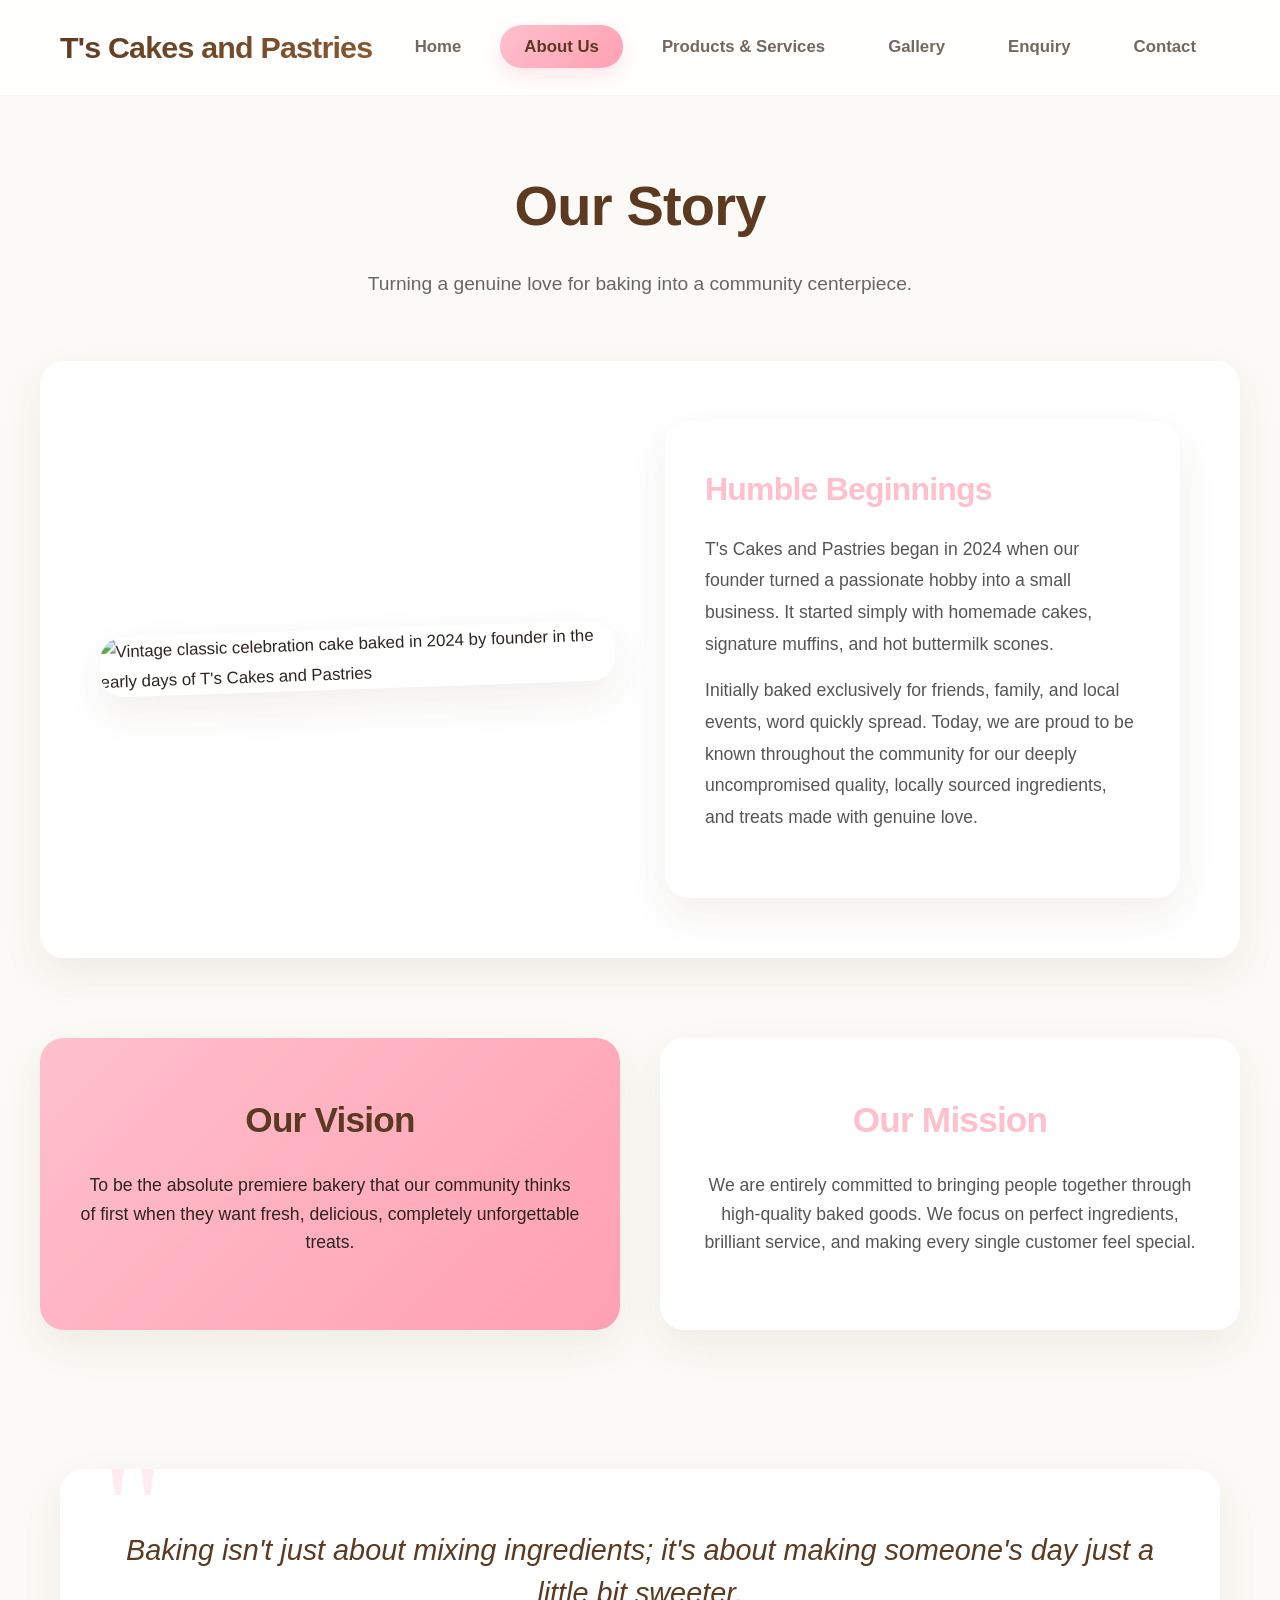
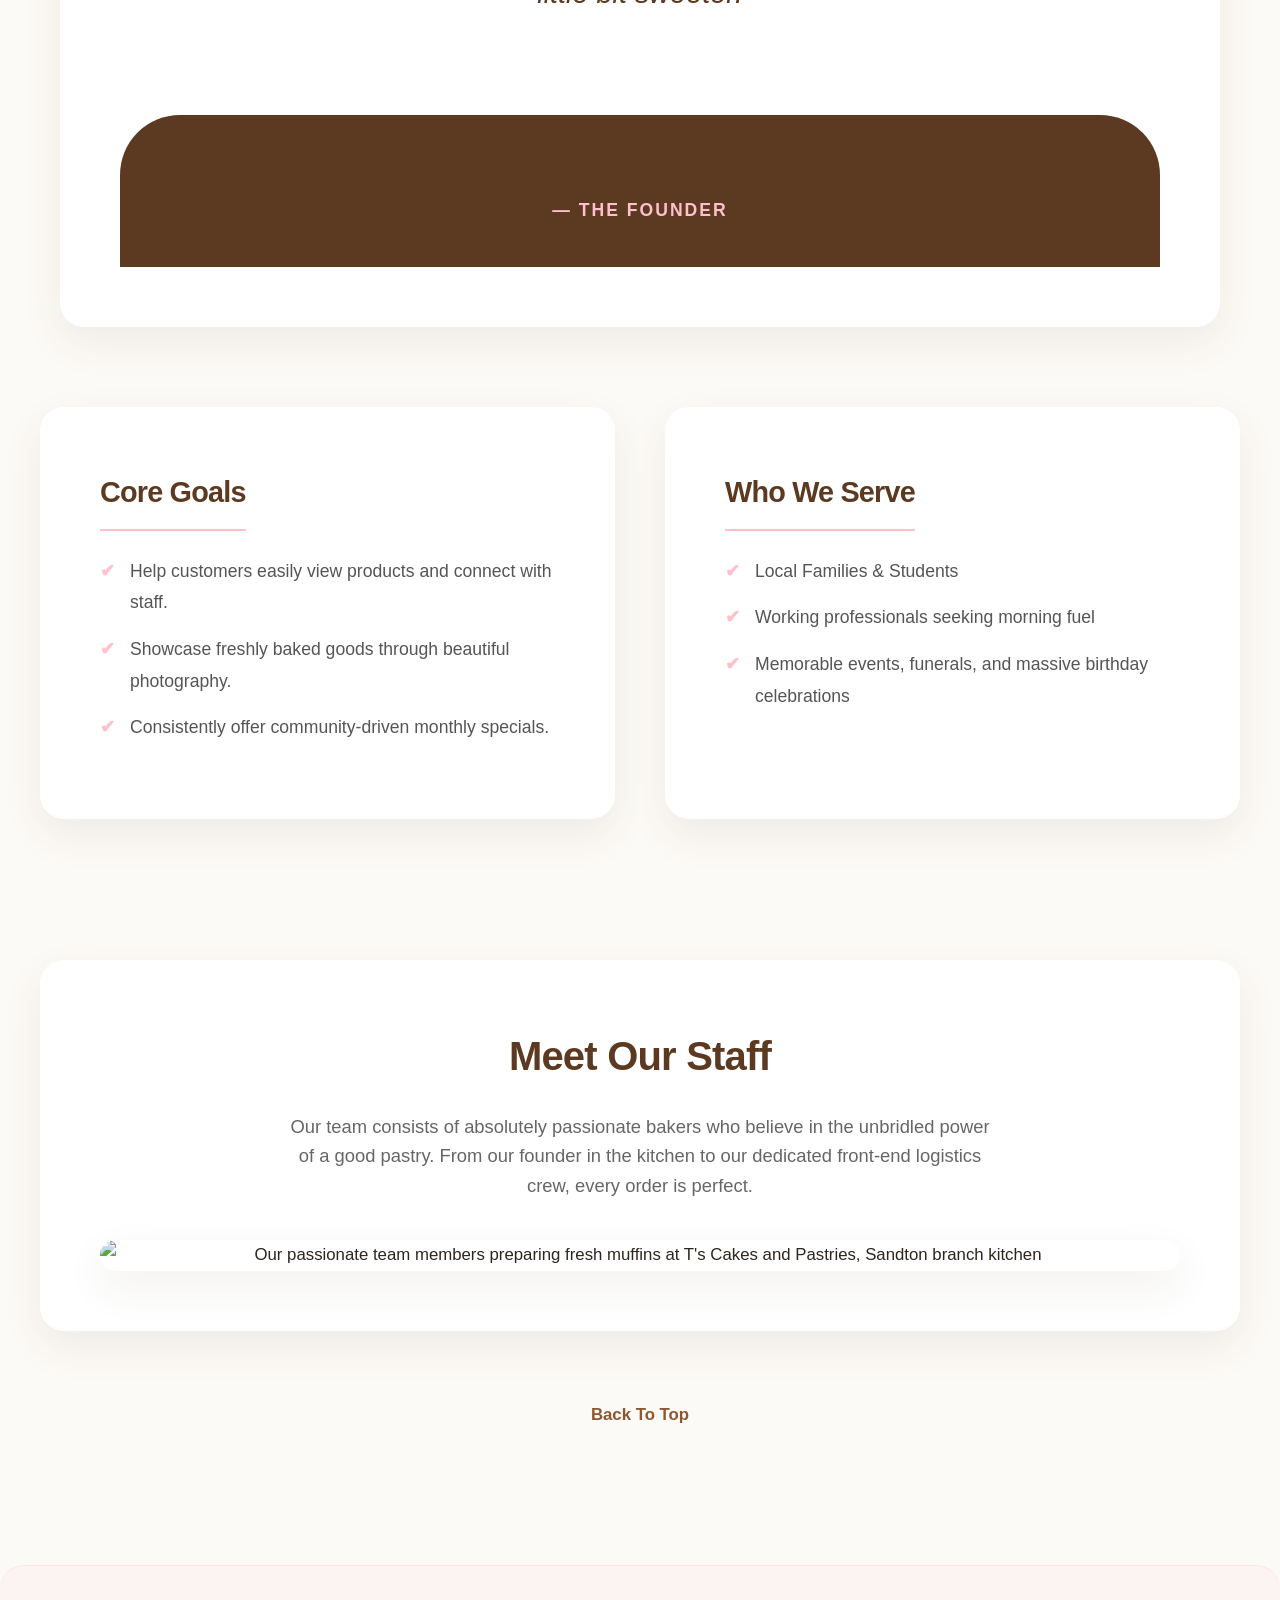
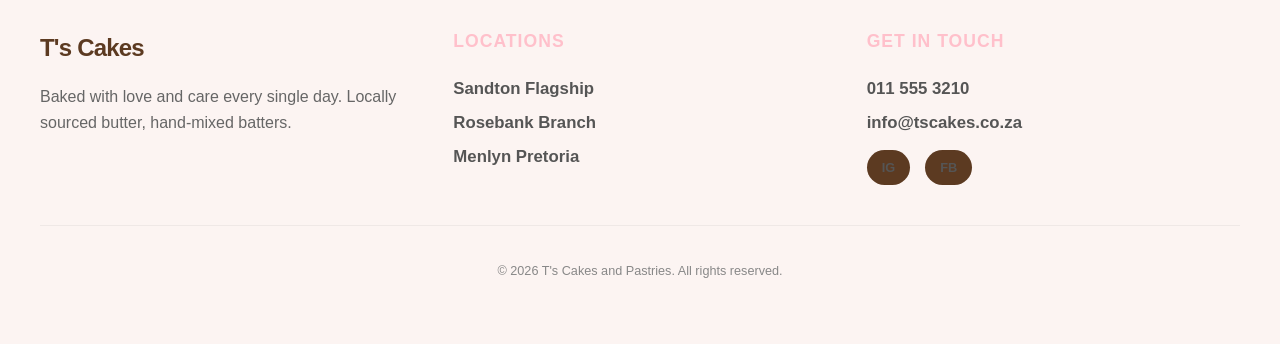
==== about.html @ 8d874c3b "fix: update image file paths to lowercase to match directory structure" ====
<!DOCTYPE html>
<html lang="en">
<head>
    <!-- Basic meta tags for proper rendering and SEO -->
    <meta charset="UTF-8">
    <meta name="viewport" content="width=device-width, initial-scale=1.0">
    
    <!-- Content Security Policy to secure site from Cross-Site Scripting (XSS) and code injections -->
    <meta http-equiv="Content-Security-Policy" content="default-src 'self'; script-src 'self' https://unpkg.com; style-src 'self' 'unsafe-inline' https://fonts.googleapis.com https://unpkg.com; font-src 'self' https://fonts.gstatic.com; img-src 'self' data: https://unpkg.com https://*.tile.openstreetmap.org; connect-src 'self' https://*.tile.openstreetmap.org;">

    <!-- SEO Meta Description with localized target keywords to improve search rankings -->
    <meta name="description" content="Discover our journey, mission, and passionate team baking sweet scones, premium pastries, and custom celebration cakes in Johannesburg and Pretoria South Africa.">
    <meta name="keywords" content="T's Cakes story, founder bakery Johannesburg, custom bakers Sandton, bakery mission, local community bakery, high quality baking ingredients, family bakery South Africa">
    <title>About Our Story & Passionate Bakers | T's Cakes and Pastries</title>

    <!-- DNS Prefetch and Preconnect Hints to optimize Page Loading Speeds -->
    <link rel="dns-prefetch" href="https://unpkg.com">
    <link rel="dns-prefetch" href="https://fonts.googleapis.com">
    <link rel="preconnect" href="https://fonts.googleapis.com">
    <link rel="preconnect" href="https://fonts.gstatic.com" crossorigin>
    
    <!-- Open Graph (OG) Sharing Metadata to optimize visual social media cards -->
    <meta property="og:title" content="About Our Story & Passionate Bakers | T's Cakes and Pastries">
    <meta property="og:description" content="Discover our journey, mission, and passionate team baking sweet scones, premium pastries, and custom celebration cakes in Johannesburg and Pretoria.">
    <meta property="og:image" content="Images/Cake55.jpg">
    <meta property="og:url" content="http://www.tscakes.co.za/about.html">
    <meta property="og:type" content="website">
    <meta property="og:site_name" content="T's Cakes and Pastries">

    <!-- Twitter Card Metadata for premium link previews -->
    <meta name="twitter:card" content="summary_large_image">
    <meta name="twitter:title" content="About Our Story & Passionate Bakers | T's Cakes and Pastries">
    <meta name="twitter:description" content="Discover our journey, mission, and passionate team baking sweet scones, premium pastries, and custom celebration cakes.">
    <meta name="twitter:image" content="Images/Cake55.jpg">

    <!-- Google Fonts Outfit and Inter -->
    <link href="https://fonts.googleapis.com/css2?family=Inter:wght@400;500;600&family=Outfit:wght@400;600;700&display=swap" rel="stylesheet">
    
    <!-- External CSS link fulfilling Part 2 rubric -->
    <link rel="stylesheet" href="css/style.css">
    <link rel="stylesheet" href="css/components.css">
    <link rel="stylesheet" href="css/pages.css">
</head>
<body>
    <!-- Site header and global navigation menu -->
    <header id="top">
        <input type="checkbox" id="nav-toggle" class="nav-toggle">
        
        <h1>T's Cakes and Pastries</h1>
        
        <label for="nav-toggle" class="nav-toggle-label">
            <span></span><span></span><span></span>
        </label>
        
        <nav>
            <ul>
                <li><a href="index.html">Home</a></li>
                <li><strong><a href="about.html" aria-current="page">About Us</a></strong></li>
                <li><a href="services.html">Products & Services</a></li>
                <li><a href="gallery.html">Gallery</a></li>
                <li><a href="enquiry.html">Enquiry</a></li>
                <li><a href="contact.html">Contact</a></li>
            </ul>
        </nav>
    </header>

    <!-- Main article containing the organization's information -->
    <main>
        <article style="max-width: 1200px; margin: 0 auto;">
            <!-- Hero / Intro -->
            <div style="text-align: center; margin-bottom: 60px;">
                <h2 style="color: var(--brand-brown); font-size: 3.5rem; margin-bottom: 10px;">Our Story</h2>
                <p style="font-size: 1.2rem; color: #666; max-width: 600px; margin: 0 auto;">Turning a genuine love for baking into a community centerpiece.</p>
            </div>

            <!-- History: Split Layout -->
            <section id="history" class="reveal-on-scroll" style="display: grid; grid-template-columns: repeat(auto-fit, minmax(300px, 1fr)); gap: 50px; align-items: center; margin-bottom: 80px;">
                <div style="position: relative;">
                    <img src="images/Cake55.jpg" alt="Vintage classic celebration cake baked in 2024 by founder in the early days of T's Cakes and Pastries" loading="lazy" style="width: 100%; border-radius: var(--radius-lg); box-shadow: var(--glass-shadow); transform: rotate(-2deg); transition: var(--transition);" onmouseover="this.style.transform='rotate(0) scale(1.02)'" onmouseout="this.style.transform='rotate(-2deg)'">
                </div>
                <div style="background: var(--white); padding: 40px; border-radius: var(--radius-lg); box-shadow: var(--glass-shadow);">
                    <h3 style="color: var(--brand-pink); font-size: 2rem; margin-bottom: 15px;">Humble Beginnings</h3>
                    <p style="color: #555; font-size: 1.1rem; line-height: 1.8; margin-bottom: 15px;">T's Cakes and Pastries began in 2024 when our founder turned a passionate hobby into a small business. It started simply with homemade cakes, signature muffins, and hot buttermilk scones.</p>
                    <p style="color: #555; font-size: 1.1rem; line-height: 1.8;">Initially baked exclusively for friends, family, and local events, word quickly spread. Today, we are proud to be known throughout the community for our deeply uncompromised quality, locally sourced ingredients, and treats made with genuine love.</p>
                </div>
            </section>

            <!-- Mission & Vision: Side-by-Side Cards -->
            <div style="display: grid; grid-template-columns: repeat(auto-fit, minmax(300px, 1fr)); gap: 40px; margin-bottom: 80px;">
                <section id="vision" class="reveal-on-scroll" style="background: var(--brand-pink-gradient); padding: 50px 40px; border-radius: var(--radius-lg); box-shadow: var(--glass-shadow); text-align: center; color: var(--brand-brown); transition: var(--transition);" onmouseover="this.style.transform='translateY(-10px)'" onmouseout="this.style.transform='translateY(0)'">
                    <h3 style="font-size: 2.2rem; margin-bottom: 20px;">Our Vision</h3>
                    <p style="font-size: 1.1rem; line-height: 1.6; font-weight: 500;">To be the absolute premiere bakery that our community thinks of first when they want fresh, delicious, completely unforgettable treats.</p>
                </section>

                <section id="mission" class="reveal-on-scroll" style="background: var(--white); padding: 50px 40px; border-radius: var(--radius-lg); box-shadow: var(--glass-shadow); text-align: center; transition: var(--transition);" onmouseover="this.style.transform='translateY(-10px)'" onmouseout="this.style.transform='translateY(0)'">
                    <h3 style="color: var(--brand-pink); font-size: 2.2rem; margin-bottom: 20px;">Our Mission</h3>
                    <p style="color: #555; font-size: 1.1rem; line-height: 1.6;">We are entirely committed to bringing people together through high-quality baked goods. We focus on perfect ingredients, brilliant service, and making every single customer feel special.</p>
                </section>
            </div>

            <!-- Massive Cinematic Quote -->
            <section class="reveal-on-scroll" style="margin-bottom: 80px; position: relative; padding: 60px; background: var(--white); border-radius: var(--radius-lg); box-shadow: var(--glass-shadow); text-align: center; overflow: hidden; margin-left: 20px; margin-right: 20px;">
                <span style="font-size: 10rem; color: rgba(255,192,203,0.3); position: absolute; top: -40px; left: 40px; font-family: Georgia, serif; line-height: 1;">"</span>
                <blockquote style="position: relative; z-index: 1; margin: 0; padding: 0; border: none; font-size: 1.8rem; color: var(--brand-brown); font-style: italic; font-weight: 500; line-height: 1.5; margin-bottom: 20px;">
                    Baking isn't just about mixing ingredients; it's about making someone's day just a little bit sweeter.
                </blockquote>
                <footer style="position: relative; z-index: 1; font-size: 1.1rem; color: var(--brand-pink); font-weight: 700; text-transform: uppercase; letter-spacing: 2px;">— The Founder</footer>
            </section>

            <!-- Goals and Target Audience: Split List Grid -->
            <div class="reveal-on-scroll" style="display: grid; grid-template-columns: repeat(auto-fit, minmax(300px, 1fr)); gap: 50px; margin-bottom: 80px;">
                <section id="goals-objectives">
                    <h3 style="color: var(--brand-brown); font-size: 1.8rem; margin-bottom: 25px; border-bottom: 2px solid var(--brand-pink); padding-bottom: 10px; display: inline-block;">Core Goals</h3>
                    <ul style="list-style: none; padding: 0; margin: 0; color: #555; font-size: 1.1rem; line-height: 1.8;">
                        <li style="margin-bottom: 15px; padding-left: 30px; position: relative;">
                            <span style="color: var(--brand-pink); position: absolute; left: 0; font-weight: bold;">✔</span> Help customers easily view products and connect with staff.
                        </li>
                        <li style="margin-bottom: 15px; padding-left: 30px; position: relative;">
                            <span style="color: var(--brand-pink); position: absolute; left: 0; font-weight: bold;">✔</span> Showcase freshly baked goods through beautiful photography.
                        </li>
                        <li style="margin-bottom: 15px; padding-left: 30px; position: relative;">
                            <span style="color: var(--brand-pink); position: absolute; left: 0; font-weight: bold;">✔</span> Consistently offer community-driven monthly specials.
                        </li>
                    </ul>
                </section>

                <section id="target-audience">
                    <h3 style="color: var(--brand-brown); font-size: 1.8rem; margin-bottom: 25px; border-bottom: 2px solid var(--brand-pink); padding-bottom: 10px; display: inline-block;">Who We Serve</h3>
                    <ul style="list-style: none; padding: 0; margin: 0; color: #555; font-size: 1.1rem; line-height: 1.8;">
                        <li style="margin-bottom: 15px; padding-left: 30px; position: relative;">
                            <span style="color: var(--brand-pink); position: absolute; left: 0; font-weight: bold;">✔</span> Local Families & Students
                        </li>
                        <li style="margin-bottom: 15px; padding-left: 30px; position: relative;">
                            <span style="color: var(--brand-pink); position: absolute; left: 0; font-weight: bold;">✔</span> Working professionals seeking morning fuel
                        </li>
                        <li style="margin-bottom: 15px; padding-left: 30px; position: relative;">
                            <span style="color: var(--brand-pink); position: absolute; left: 0; font-weight: bold;">✔</span> Memorable events, funerals, and massive birthday celebrations
                        </li>
                    </ul>
                </section>
            </div>

            <!-- Team -->
            <section id="team" class="reveal-on-scroll" style="text-align: center; margin-bottom: 40px;">
                <h3 style="color: var(--brand-brown); font-size: 2.5rem; margin-bottom: 20px;">Meet Our Staff</h3>
                <p style="color: #666; font-size: 1.15rem; max-width: 700px; margin: 0 auto 40px; line-height: 1.6;">Our team consists of absolutely passionate bakers who believe in the unbridled power of a good pastry. From our founder in the kitchen to our dedicated front-end logistics crew, every order is perfect.</p>
                <img src="images/muffins466.jpg" alt="Our passionate team members preparing fresh muffins at T's Cakes and Pastries, Sandton branch kitchen" loading="lazy" style="width: 100%; max-height: 500px; object-fit: cover; border-radius: var(--radius-lg); box-shadow: var(--glass-shadow);">
            </section>
        </article>
        
        <!-- Internal anchor routing tag to jump back to top -->
        <br>
        <p style="text-align: center;"><strong><a href="#top">Back To Top</a></strong></p>
        <br>
    </main>

    <!-- Footer of the page -->
    <footer class="modern-footer">
        <div class="footer-grid">
            <div>
                <h3 class="footer-logo">T's Cakes</h3>
                <p class="footer-desc">Baked with love and care every single day. Locally sourced butter, hand-mixed batters.</p>
            </div>
            <div>
                <h4 class="footer-col-header">Locations</h4>
                <ul class="footer-list">
                    <li><a href="contact.html">Sandton Flagship</a></li>
                    <li><a href="contact.html">Rosebank Branch</a></li>
                    <li><a href="contact.html">Menlyn Pretoria</a></li>
                </ul>
            </div>
            <div>
                <h4 class="footer-col-header">Get in Touch</h4>
                <ul class="footer-list">
                    <li><a href="tel:0115553210">011 555 3210</a></li>
                    <li><a href="mailto:info@tscakes.co.za">info@tscakes.co.za</a></li>
                    <li>
                        <div class="footer-socials">
                            <a href="https://instagram.com/tscakes" class="footer-social-btn" target="_blank" rel="noopener noreferrer">IG</a>
                            <a href="https://facebook.com/tscakes" class="footer-social-btn" target="_blank" rel="noopener noreferrer">FB</a>
                        </div>
                    </li>
                </ul>
            </div>
        </div>
        <div class="footer-copyright">
            <p><small>&copy; 2026 T's Cakes and Pastries. All rights reserved.</small></p>
        </div>
    </footer>
    
    <!-- Link external core script for interactive features -->
    <script src="js/script.js"></script>
</body>
</html>
---- css/style.css ----
/* =========================================================================
   T's Cakes and Pastries - Ultra Modern Stylesheet (2026 UX Layout)
   Author: Amogelang Kunene
   Module: WEDE5020 Part 2
   ========================================================================= */

/* --- CSS Reset & Base Consistency --- */
* {
    margin: 0;
    padding: 0;
    box-sizing: border-box;
}

/* --- Ultra-Modern Base Variables --- */
:root {
    /* Muted colors to look expensive and modern instead of distinctly 1990s */
    --primary-bg: #FCFAF6;
    /* Breathable, barely-there cream background */
    --white: #FFFFFF;

    /* Branding */
    --brand-brown: #5C3A21;
    /* Deeper, more sophisticated chocolate brown */
    --brand-light-brown: #8C5831;
    --brand-pink: #FFC0CB;
    --brand-pink-gradient: linear-gradient(135deg, #FFC0CB 0%, #FFA0B4 100%);

    /* Typography */
    --text-primary: #2D251F;
    /* Soft off-black for premium reading contrast */
    --text-muted: #73675E;

    /* Glassmorphism & UI Layout Control */
    --glass-shadow: 0 16px 40px rgba(92, 58, 33, 0.08);
    /* Massive diffuse shadow, abandoning crude borders */
    --hover-shadow: 0 24px 60px rgba(92, 58, 33, 0.15);
    /* Deep lifting shadow */
    --radius-lg: 24px;
    /* Bubbly, friendly, expansive app-like corners */
    --radius-pill: 50px;

    /* Global Universal Transitions */
    --transition: all 0.35s cubic-bezier(0.25, 0.8, 0.25, 1);
}

/* --- Global Typography --- */
body {
    font-family: 'Inter', -apple-system, sans-serif;
    font-size: 1.05rem;
    line-height: 1.8;
    background-color: var(--primary-bg);
    color: var(--text-primary);
    -webkit-font-smoothing: antialiased;
    /* Triggers ultra-crisp browser font rendering */
}

h1,
h2,
h3,
h4 {
    font-family: 'Outfit', 'Inter', sans-serif;
    color: var(--brand-brown);
    letter-spacing: -0.8px;
    /* Modern tight tracking for editorial headers */
    margin-bottom: 24px;
    font-weight: 700;
}

/* Extreme header scaling */
h1 {
    font-size: 2.8rem;
}

h2 {
    font-size: 2.4rem;
}

h3 {
    font-size: 1.6rem;
}

p,
ul,
table {
    margin-bottom: 24px;
    color: var(--text-primary);
}

ul {
    margin-left: 20px;
}

a {
    color: var(--brand-light-brown);
    text-decoration: none;
    transition: var(--transition);
}

a:hover {
    color: var(--brand-brown);
}

img {
    max-width: 100%;
    height: auto;
    border-radius: 16px;
    /* Slightly tighter edge radius than the surrounding container */
    display: block;
}

/* --- Glassmorphism Navigation Sticky Header --- */
header {
    background: rgba(255, 255, 255, 0.85);
    /* Frosty translucency */
    backdrop-filter: blur(16px);
    /* Pure Glassmorphism effect overlaying content as user scrolls */
    -webkit-backdrop-filter: blur(16px);
    padding: 20px 60px;
    display: flex;
    justify-content: space-between;
    align-items: center;
    position: sticky;
    top: 0;
    z-index: 1000;
    border-bottom: 1px solid rgba(0, 0, 0, 0.03);
    /* Tiny crisp anchor line */
}

header h1 {
    margin-bottom: 0;
    font-size: 1.9rem;
    font-weight: 800;
    background: linear-gradient(135deg, var(--brand-brown), var(--brand-light-brown));
    -webkit-background-clip: text;
    -webkit-text-fill-color: transparent;
    /* Cutting-edge CSS gradient text implementation */
}

header nav ul {
    list-style: none;
    display: flex;
    gap: 15px;
    margin: 0;
}

header nav a {
    font-weight: 600;
    padding: 12px 24px;
    border-radius: var(--radius-pill);
    color: var(--text-muted);
}

/* Navigation Hover Micro-Animations */
header nav a:hover {
    background-color: rgba(255, 192, 203, 0.2);
    color: var(--brand-brown);
    transform: translateY(-2px);
}

header nav a[aria-current="page"] {
    background: var(--brand-pink-gradient);
    color: var(--brand-brown);
    box-shadow: 0 8px 20px rgba(255, 192, 203, 0.4);
    /* Colored shadow glow */
}

/* --- Layout Mechanics --- */
main {
    max-width: 1300px;
    /* Vastly wider "full bleed" allowance */
    margin: 60px auto;
    padding: 0 30px;
}

/* Elevated, Floating Modern Cards instead of flat boxed rows */
section {
    background-color: var(--white);
    padding: 60px;
    margin-bottom: 60px;
    border-radius: var(--radius-lg);
    box-shadow: var(--glass-shadow);
    /* Massive drop soft shadows */
    transition: var(--transition);
}

/* Make EVERY section dynamically hover and lift using pure CSS cascading */
section:not(#hero):hover {
    box-shadow: var(--hover-shadow);
    transform: translateY(-4px);
    /* Magnetic float effect */
}

/* --- Hero Banner System --- */
section#hero {
    position: relative;
    background-color: transparent;
    box-shadow: none;
    padding: 0;
    margin-bottom: 80px;
}

#hero img {
    width: 100%;
    height: 600px;
    object-fit: cover;
    border-radius: var(--radius-lg);
    filter: brightness(0.7) saturate(1.2);
    /* Deepens image to pop white text */
    box-shadow: var(--glass-shadow);
}

#hero .hero-text {
    position: absolute;
    top: 50%;
    left: 50%;
    transform: translate(-50%, -50%);
    width: 90%;
    text-align: center;
}

/* Massive Display Sizing */
#hero .hero-text h2 {
    font-size: 4.8rem;
    color: var(--white);
    text-shadow: 0 4px 20px rgba(0, 0, 0, 0.6);
    line-height: 1.1;
    margin-bottom: 20px;
}

#hero .hero-text p {
    font-size: 1.8rem;
    color: rgba(255, 255, 255, 0.95);
    font-weight: 500;
}

/* --- Custom CTA Callout --- */
#call-to-action {
    text-align: center;
    background: linear-gradient(135deg, var(--brand-brown) 0%, var(--brand-light-brown) 100%);
    color: var(--white);
}

#call-to-action h2,
#call-to-action p {
    color: var(--white);
}

#call-to-action a:not(nav a) {
    display: inline-block;
    background: var(--brand-pink-gradient);
    color: var(--brand-brown);
    padding: 20px 45px;
    border-radius: var(--radius-pill);
    font-weight: 800;
    font-size: 1.25rem;
    margin-top: 30px;
    box-shadow: 0 10px 25px rgba(0, 0, 0, 0.3);
    border: 2px solid transparent;
}

/* Extreme Micro-Animation Wow Factor */
#call-to-action a:not(nav a):hover {
    transform: translateY(-10px) scale(1.05);
    /* Scales UP while jumping structurally! */
    box-shadow: 0 25px 50px rgba(0, 0, 0, 0.4);
    background: transparent;
    border-color: var(--brand-pink);
    color: var(--brand-pink);
}

/* --- Layout Grid Auto-Fitting --- */
#gallery-grid {
    display: grid;
    grid-template-columns: repeat(auto-fit, minmax(320px, 1fr));
    gap: 40px;
}

#gallery-grid article {
    background: var(--primary-bg);
    /* Slight offset for inner cards */
    padding: 30px;
    border-radius: var(--radius-lg);
    box-shadow: none;
    transition: var(--transition);
    border: 1px solid rgba(0, 0, 0, 0.03);
}

#gallery-grid article:hover {
    transform: translateY(-8px);
    box-shadow: var(--hover-shadow);
    background: var(--white);
}

#gallery-grid article img {
    margin-bottom: 25px;
    width: 100%;
    height: 280px;
    object-fit: cover;
    border-radius: 14px;
}

#gallery-grid hr {
    display: none;
}

/* --- Complex Forms --- */
form {
    max-width: 800px;
    margin: 0 auto;
}

fieldset {
    border: none;
    /* Removing old 1990s border lines natively */
    background: var(--primary-bg);
    padding: 50px;
    border-radius: var(--radius-lg);
    margin-bottom: 40px;
}

legend {
    font-size: 1.6rem;
    font-weight: 700;
    color: var(--brand-brown);
    margin-bottom: 20px;
}

input[type="text"],
input[type="email"],
input[type="tel"],
input[type="number"],
input[type="date"],
select,
textarea {
    width: 100%;
    padding: 20px;
    border: 2px solid transparent;
    background-color: var(--white);
    border-radius: 16px;
    font-family: inherit;
    font-size: 1.1rem;
    color: var(--text-primary);
    box-shadow: 0 4px 15px rgba(0, 0, 0, 0.04);
    transition: var(--transition);
    margin-top: 10px;
    margin-bottom: 20px;
}

/* Ultra-modern pure focus tracking */
input:focus,
select:focus,
textarea:focus {
    outline: none;
    border-color: var(--brand-pink);
    box-shadow: 0 4px 25px rgba(255, 192, 203, 0.4);
}

input[type="radio"],
input[type="checkbox"] {
    width: 22px;
    height: 22px;
    margin-right: 15px;
    accent-color: var(--brand-brown);
}

button[type="submit"],
input[type="submit"],
button[type="reset"] {
    width: 100%;
    background: var(--brand-brown);
    color: var(--white);
    padding: 22px;
    border: none;
    border-radius: 18px;
    font-size: 1.25rem;
    font-weight: bold;
    cursor: pointer;
    transition: var(--transition);
}

button[type="submit"]:hover,
input[type="submit"]:hover {
    background: var(--brand-light-brown);
    transform: translateY(-4px);
    box-shadow: 0 15px 30px rgba(92, 58, 33, 0.2);
}

button[type="reset"] {
    background: var(--primary-bg);
    color: var(--text-muted);
    margin-top: 15px;
}

button[type="reset"]:hover {
    background: #EEEEEE;
}


/* --- Modern Container Query Product Cards --- */
.product-grid {
    display: grid;
    grid-template-columns: repeat(auto-fit, minmax(360px, 1fr));
    gap: 40px;
}

.product-card {
    /* Initialize CSS Container Constraints */
    container-type: inline-size;
    container-name: pCard;

    background: var(--white);
    border-radius: var(--radius-lg);
    box-shadow: var(--glass-shadow);
    overflow: hidden;
    /* Clips the image straight to the border radius curve */
    transition: var(--transition);
    display: flex;
    flex-direction: column;
}

/* Hover magnetics */
.product-card:hover {
    box-shadow: var(--hover-shadow);
    transform: translateY(-8px);
}

.product-card img {
    width: 100%;
    height: 300px;
    object-fit: cover;
    border-radius: 0;
    /* Prevents double-curving */
    margin-bottom: 0;
    /* Resets default image margin */
}

.product-card .card-content {
    padding: 35px;
    display: flex;
    flex-direction: column;
    justify-content: center;
}

/* 
Container Query Magic: 
If the literal width of the structural card dynamically exceeds 480px, 
shift the inner layout completely from Vertical to Horizontal!
*/
@container pCard (min-width: 480px) {
    .product-card {
        flex-direction: row;
    }

    .product-card img {
        width: 45%;
        height: 100%;
        min-height: 250px;
    }

    .product-card .card-content {
        width: 55%;
        padding: 40px;
    }
}


/* --- Full Width Vertical Stacked Gallery --- */
#stacked-gallery {
    display: flex;
    flex-direction: column;
    gap: 80px;
    /* Massive separation between full-width pieces */
    padding: 0;
    box-shadow: none;
    background: transparent;
}

#stacked-gallery article {
    width: 100%;
    /* forces full width within the 1300px max-width boundary */
    background: var(--white);
    border-radius: var(--radius-lg);
    box-shadow: var(--glass-shadow);
    transition: var(--transition);
    border: 1px solid rgba(0, 0, 0, 0.02);
}

#stacked-gallery article:hover {
    box-shadow: var(--hover-shadow);
    transform: translateY(-5px);
}

#stacked-gallery img {
    width: 100%;
    height: 700px;
    /* Massive sprawling cinematic height */
    object-fit: cover;
    border-radius: var(--radius-lg) var(--radius-lg) 0 0;
    /* Curve the top, flatten the bottom */
    margin-bottom: 0;
}

/* Native HTML5 Toggle Styling */
#stacked-gallery details {
    background: transparent;
    padding: 20px 50px 40px 50px;
}

#stacked-gallery summary {
    font-size: 1.4rem;
    font-weight: 800;
    color: var(--brand-brown);
    cursor: pointer;
    list-style: none;
    /* Removes default triangle in modern browsers */
    outline: none;
    padding: 10px 0;
    transition: var(--transition);
    user-select: none;
}

#stacked-gallery summary::-webkit-details-marker {
    display: none;
    /* Forces marker removal in Safari/Chrome */
}

/* Custom UI Toggle graphic */
#stacked-gallery summary::after {
    content: '+ Read More';
    float: right;
    font-size: 1.1rem;
    color: var(--brand-pink);
    background: rgba(255, 192, 203, 0.2);
    padding: 8px 16px;
    border-radius: 20px;
    transition: all 0.3s ease;
}

#stacked-gallery details[open] summary::after {
    content: '- Close';
    background: rgba(0, 0, 0, 0.05);
    color: var(--text-muted);
}

#stacked-gallery details[open] summary {
    border-bottom: 1px solid rgba(0, 0, 0, 0.06);
    margin-bottom: 30px;
}

#stacked-gallery .details-content {
    animation: fadeInDown 0.5s ease forwards;
}

#stacked-gallery .details-content h3 {
    margin-top: 15px;
    font-size: 2.4rem;
    color: var(--brand-brown);
}

#stacked-gallery .details-content p {
    font-size: 1.25rem;
    color: var(--text-muted);
}

@keyframes fadeInDown {
    from {
        opacity: 0;
        transform: translateY(-10px);
    }

    to {
        opacity: 1;
        transform: translateY(0);
    }
}

/* --- HTML Sub-Tables --- */
table {
    width: 100%;
    border-collapse: collapse;
    margin-top: 20px;
}

th,
td {
    padding: 24px;
    text-align: left;
    border-bottom: 1px solid rgba(0, 0, 0, 0.04);
}

th {
    font-weight: 800;
    color: var(--brand-brown);
    font-size: 1.2rem;
}

tbody tr {
    transition: var(--transition);
}

tbody tr:hover {
    background-color: var(--primary-bg);
}

/* --- Clean Modern Footer --- */
footer {
    background: var(--brand-brown);
    color: var(--primary-bg);
    padding: 80px 40px 40px;
    text-align: center;
    border-top-left-radius: 60px;
    /* Modern curved footing */
    border-top-right-radius: 60px;
    margin-top: 100px;
}

footer h3,
footer p {
    color: var(--primary-bg);
}

footer a {
    color: var(--brand-pink);
    font-weight: bold;
}

footer a:hover {
    color: var(--white);
}

footer hr {
    border-color: rgba(255, 255, 255, 0.08);
    margin: 40px auto;
    max-width: 800px;
}


/* =========================================================================
   Media Queries (Responsive Stack Breakpoints)
   ========================================================================= */

/* Tablet & Smaller Laptops */
@media (max-width: 900px) {
    header {
        padding: 20px;
        flex-direction: column;
        gap: 15px;
    }

    header h1 {
        font-size: 2.2rem;
        text-align: center;
    }
    
    header nav {
        width: 100%;
    }
    
    header nav ul {
        flex-wrap: wrap;
        justify-content: center;
        gap: 10px;
    }
    
    header nav a {
        padding: 10px 18px;
        font-size: 0.95rem;
    }

    #hero img {
        height: 400px;
    }

    #hero .hero-text h2 {
        font-size: 3rem;
    }

    section {
        padding: 40px 25px;
    }
}

/* Hamburger Toggle System (Pure CSS) */
.nav-toggle {
    display: none;
}

.nav-toggle-label {
    display: none;
    cursor: pointer;
    flex-direction: column;
    justify-content: space-between;
    height: 20px;
    width: 30px;
    margin-top: 5px;
}

.nav-toggle-label span {
    display: block;
    width: 100%;
    height: 3px;
    background-color: var(--brand-brown);
    border-radius: 3px;
    transition: var(--transition);
}

/* Strict Mobile Devices */
@media (max-width: 600px) {
    header {
        flex-direction: row; /* reset for flex-between */
        flex-wrap: wrap;
        padding: 15px 25px;
        align-items: center;
        justify-content: space-between;
    }
    
    header h1 {
        font-size: 1.8rem;
        margin-bottom: 0;
        text-align: left;
    }

    .nav-toggle-label {
        display: flex; /* shows hamburger icon */
    }
    
    header nav {
        width: 100%;
        display: none; /* hidden initially */
        margin-top: 20px;
    }

    /* Checkbox hack logic */
    .nav-toggle:checked ~ nav {
        display: block;
        animation: fadeInDown 0.3s ease;
    }

    .nav-toggle:checked ~ .nav-toggle-label span:nth-child(1) {
        transform: translateY(8px) rotate(45deg);
    }
    .nav-toggle:checked ~ .nav-toggle-label span:nth-child(2) {
        opacity: 0;
    }
    .nav-toggle:checked ~ .nav-toggle-label span:nth-child(3) {
        transform: translateY(-9px) rotate(-45deg);
    }

    header nav ul {
        flex-direction: column;
        justify-content: center;
        align-items: stretch;
        padding-bottom: 0;
        /* override previous carousel logic */
        overflow-x: visible;
        scroll-snap-type: none;
    }

    header nav ul li {
        scroll-snap-align: none;
    }

    header nav a {
        display: block;
        text-align: center;
        padding: 15px;
        font-size: 1.1rem;
        border-radius: 12px;
        margin-bottom: 10px;
    }
}
---- css/components.css ----
/* =========================================================================
   Components Stylesheet (Global Elements)
   ========================================================================= */

/* --- Modern Global Footer --- */
.modern-footer {
    margin-top: 80px; 
    padding: 60px 40px; 
    background: rgba(255,192,203,0.1); 
    border-top: 1px solid rgba(255,192,203,0.3); 
    border-radius: var(--radius-lg) var(--radius-lg) 0 0;
}

.footer-grid {
    display: grid; 
    grid-template-columns: repeat(auto-fit, minmax(200px, 1fr)); 
    gap: 40px; 
    text-align: left; 
    max-width: 1200px; 
    margin: 0 auto; 
    margin-bottom: 40px;
}

.footer-logo {
    color: var(--brand-brown); 
    font-size: 1.5rem; 
    margin-bottom: 15px;
}

.footer-desc {
    color: #666; 
    font-size: 1rem; 
    line-height: 1.6; 
    margin-bottom: 0;
}

.footer-col-header {
    color: var(--brand-pink); 
    font-size: 1.1rem; 
    margin-bottom: 15px; 
    text-transform: uppercase; 
    letter-spacing: 1px;
}

.footer-list {
    list-style: none; 
    padding: 0; 
    margin: 0; 
    line-height: 2;
}

.footer-list a {
    color: #555; 
    text-decoration: none; 
    transition: var(--transition);
}

.footer-list a:hover {
    color: var(--brand-brown);
}

.footer-socials {
    display: flex; 
    gap: 15px; 
    margin-top: 10px;
}

.footer-social-btn {
    color: var(--white); 
    background: var(--brand-brown); 
    padding: 5px 15px; 
    border-radius: var(--radius-pill); 
    text-decoration: none; 
    font-size: 0.8rem; 
    transition: var(--transition);
}

.footer-social-btn:hover {
    transform: translateY(-3px);
    color: var(--white); /* Maintain white font on hover over brown pill */
}

.footer-copyright {
    text-align: center; 
    border-top: 1px solid rgba(0,0,0,0.05); 
    padding-top: 30px;
}

.footer-copyright p {
    color: #888; 
    margin: 0; 
    font-size: 0.95rem;
}

/* =========================================================================
   Interactive Components - Part 3.1 Rubric Enhancements
   ========================================================================= */

/* --- Scroll Reveal Animations --- */
.reveal-on-scroll {
    opacity: 0;
    transform: translateY(40px);
    transition: opacity 0.8s cubic-bezier(0.25, 1, 0.5, 1), transform 0.8s cubic-bezier(0.25, 1, 0.5, 1);
    will-change: opacity, transform;
}

.reveal-on-scroll.revealed {
    opacity: 1;
    transform: translateY(0);
}

/* --- Interactive Map styling --- */
.interactive-map {
    width: 100%;
    height: 250px;
    background: #f3ede7;
    border-radius: var(--radius-lg);
    box-shadow: 0 8px 25px rgba(92, 58, 33, 0.05);
    z-index: 10; /* Keep beneath sticky header (1000) */
    position: relative;
    border: 1px solid rgba(92, 58, 33, 0.08);
}

/* Fix Leaflet tile edges and map overlays */
.leaflet-container {
    font-family: inherit !important;
}
.leaflet-bar a, .leaflet-bar a:hover {
    color: var(--brand-brown) !important;
    background-color: var(--white) !important;
}

/* --- Image Gallery Lightbox Modal --- */
.lightbox-modal {
    display: none;
    position: fixed;
    z-index: 2100; /* High index to cover sticky headers */
    left: 0;
    top: 0;
    width: 100%;
    height: 100%;
    overflow: hidden;
    background-color: rgba(45, 37, 31, 0.96);
    backdrop-filter: blur(15px);
    -webkit-backdrop-filter: blur(15px);
    align-items: center;
    justify-content: center;
    opacity: 0;
    transition: opacity 0.4s cubic-bezier(0.25, 0.8, 0.25, 1);
}

.lightbox-modal.show {
    display: flex;
    opacity: 1;
}

/* Controls */
.lightbox-close {
    position: absolute;
    top: 30px;
    right: 40px;
    color: var(--brand-pink);
    font-size: 45px;
    font-weight: 300;
    cursor: pointer;
    transition: var(--transition);
    user-select: none;
    z-index: 2200;
    width: 60px;
    height: 60px;
    background: rgba(255, 255, 255, 0.05);
    border-radius: 50%;
    display: flex;
    align-items: center;
    justify-content: center;
}

.lightbox-close:hover {
    color: var(--white);
    background: rgba(255, 192, 203, 0.2);
    transform: rotate(90deg);
}

.lightbox-prev,
.lightbox-next {
    position: absolute;
    top: 50%;
    transform: translateY(-50%);
    background: rgba(255, 255, 255, 0.06);
    border: 1px solid rgba(255, 255, 255, 0.1);
    color: var(--white);
    font-size: 24px;
    font-weight: bold;
    cursor: pointer;
    width: 65px;
    height: 65px;
    border-radius: 50%;
    display: flex;
    align-items: center;
    justify-content: center;
    transition: var(--transition);
    user-select: none;
    z-index: 2200;
}

.lightbox-prev:hover,
.lightbox-next:hover {
    background: var(--brand-pink-gradient);
    color: var(--brand-brown);
    border-color: transparent;
    box-shadow: 0 10px 25px rgba(255, 160, 180, 0.4);
}

.lightbox-prev {
    left: 40px;
}

.lightbox-next {
    right: 40px;
}

/* Content Wrap */
.lightbox-content-wrapper {
    display: flex;
    flex-direction: column;
    align-items: center;
    justify-content: center;
    max-width: 75%;
    max-height: 80%;
    position: relative;
    transform: scale(0.9);
    transition: transform 0.4s cubic-bezier(0.25, 0.8, 0.25, 1);
}

.lightbox-modal.show .lightbox-content-wrapper {
    transform: scale(1);
}

.lightbox-image {
    max-width: 100%;
    max-height: 70vh;
    object-fit: contain;
    border-radius: 16px;
    box-shadow: 0 30px 80px rgba(0, 0, 0, 0.6);
    border: 1px solid rgba(255, 255, 255, 0.1);
    background-color: rgba(0,0,0,0.2);
}

.lightbox-caption {
    margin-top: 25px;
    color: var(--white);
    text-align: center;
    padding: 20px 30px;
    background: rgba(255, 255, 255, 0.05);
    backdrop-filter: blur(10px);
    -webkit-backdrop-filter: blur(10px);
    border-radius: var(--radius-lg);
    border: 1px solid rgba(255, 255, 255, 0.08);
    box-shadow: var(--glass-shadow);
    max-width: 600px;
    line-height: 1.6;
}

.lightbox-caption h3 {
    color: var(--brand-pink);
    font-size: 1.4rem;
    margin-bottom: 5px;
}

.lightbox-caption p {
    color: rgba(255, 255, 255, 0.85);
    font-size: 1.05rem;
    margin: 0;
}

/* --- Products Controls (Services) --- */
.services-controls {
    display: flex;
    flex-direction: column;
    align-items: center;
    gap: 30px;
    margin-bottom: 50px;
    background: var(--white);
    padding: 40px;
    border-radius: var(--radius-lg);
    box-shadow: var(--glass-shadow);
}

.search-bar-wrapper {
    position: relative;
    width: 100%;
    max-width: 550px;
}

.search-bar-wrapper input[type="text"] {
    width: 100%;
    padding: 18px 25px 18px 55px;
    border: 2px solid transparent;
    background-color: var(--primary-bg);
    border-radius: var(--radius-pill);
    font-family: inherit;
    font-size: 1.05rem;
    color: var(--text-primary);
    box-shadow: 0 4px 15px rgba(0, 0, 0, 0.02);
    transition: var(--transition);
    margin: 0;
}

.search-bar-wrapper input[type="text"]:focus {
    outline: none;
    border-color: var(--brand-pink);
    box-shadow: 0 4px 25px rgba(255, 192, 203, 0.4);
    background-color: var(--white);
}

.search-icon {
    position: absolute;
    left: 22px;
    top: 50%;
    transform: translateY(-50%);
    font-size: 1.2rem;
    opacity: 0.5;
    pointer-events: none;
    transition: var(--transition);
}

.search-bar-wrapper input[type="text"]:focus + .search-icon {
    opacity: 1;
    color: var(--brand-light-brown);
}

.category-tabs {
    display: flex;
    flex-wrap: wrap;
    justify-content: center;
    gap: 15px;
}

.category-tab {
    background-color: var(--primary-bg);
    border: none;
    color: var(--text-muted);
    font-family: inherit;
    font-weight: 600;
    font-size: 0.95rem;
    padding: 12px 26px;
    border-radius: var(--radius-pill);
    cursor: pointer;
    transition: var(--transition);
}

.category-tab:hover {
    background-color: rgba(255, 192, 203, 0.2);
    color: var(--brand-brown);
    transform: translateY(-2px);
}

.category-tab.active {
    background: var(--brand-pink-gradient);
    color: var(--brand-brown);
    box-shadow: 0 8px 20px rgba(255, 192, 203, 0.4);
}

/* Product Card Filter State Animations */
.product-card {
    opacity: 1;
    transform: scale(1);
    transition: opacity 0.5s cubic-bezier(0.25, 0.8, 0.25, 1), transform 0.5s cubic-bezier(0.25, 0.8, 0.25, 1), box-shadow var(--transition);
}

.product-card.fade-out {
    opacity: 0;
    transform: scale(0.85);
}

.product-card.hidden {
    display: none !important;
}

/* Quick View Button */
.quick-view-btn {
    background-color: rgba(255, 192, 203, 0.2);
    color: var(--brand-brown);
    border: none;
    font-family: inherit;
    font-weight: 700;
    font-size: 0.95rem;
    padding: 12px 24px;
    border-radius: var(--radius-pill);
    cursor: pointer;
    margin-top: 15px;
    align-self: center;
    transition: var(--transition);
    width: 100%;
    text-align: center;
}

.quick-view-btn:hover {
    background: var(--brand-pink-gradient);
    box-shadow: 0 5px 15px rgba(255, 192, 203, 0.5);
    transform: translateY(-2px);
}

/* --- Quick View Modal overlay --- */
.quick-view-modal {
    display: none;
    position: fixed;
    z-index: 2100;
    left: 0;
    top: 0;
    width: 100%;
    height: 100%;
    overflow-y: auto;
    background-color: rgba(45, 37, 31, 0.7);
    backdrop-filter: blur(12px);
    -webkit-backdrop-filter: blur(12px);
    align-items: center;
    justify-content: center;
    padding: 20px;
    opacity: 0;
    transition: opacity 0.4s cubic-bezier(0.25, 0.8, 0.25, 1);
}

.quick-view-modal.show {
    display: flex;
    opacity: 1;
}

.modal-content {
    background-color: var(--white);
    border-radius: var(--radius-lg);
    box-shadow: var(--hover-shadow);
    width: 100%;
    max-width: 850px;
    position: relative;
    padding: 40px;
    transform: scale(0.9);
    transition: transform 0.4s cubic-bezier(0.25, 0.8, 0.25, 1);
    box-sizing: border-box;
}

.quick-view-modal.show .modal-content {
    transform: scale(1);
}

.modal-close {
    position: absolute;
    top: 25px;
    right: 25px;
    font-size: 35px;
    font-weight: 300;
    color: var(--brand-brown);
    cursor: pointer;
    transition: var(--transition);
    user-select: none;
    z-index: 10;
    width: 45px;
    height: 45px;
    background: rgba(0, 0, 0, 0.03);
    border-radius: 50%;
    display: flex;
    align-items: center;
    justify-content: center;
}

.modal-close:hover {
    color: var(--white);
    background-color: var(--brand-brown);
    transform: rotate(90deg);
}

.modal-body-layout {
    display: grid;
    grid-template-columns: 45% 55%;
    gap: 35px;
    align-items: stretch;
}

.modal-image-col {
    width: 100%;
    display: flex;
    align-items: center;
    justify-content: center;
}

.modal-image-col img {
    width: 100%;
    height: 100%;
    max-height: 400px;
    object-fit: cover;
    border-radius: 16px;
    box-shadow: 0 10px 30px rgba(92, 58, 33, 0.1);
}

.modal-info-col {
    display: flex;
    flex-direction: column;
    justify-content: center;
}

.modal-badge {
    text-transform: uppercase;
    letter-spacing: 2px;
    font-size: 0.75rem;
    font-weight: 800;
    color: var(--brand-light-brown);
    margin-bottom: 10px;
    background-color: rgba(140, 88, 49, 0.08);
    padding: 6px 12px;
    border-radius: 20px;
    align-self: flex-start;
}

.modal-info-col h3 {
    font-size: 2.2rem;
    line-height: 1.1;
    margin-bottom: 10px;
}

.modal-price {
    font-size: 1.5rem;
    font-weight: 700;
    color: var(--brand-brown);
    margin-bottom: 20px;
    font-family: 'Outfit', sans-serif;
}

.modal-desc {
    color: var(--text-muted);
    font-size: 1.05rem;
    line-height: 1.7;
    margin-bottom: 25px;
}

.modal-details-bullets {
    margin-bottom: 30px;
}

.modal-details-bullets h4 {
    font-size: 1.1rem;
    color: var(--brand-brown);
    margin-bottom: 12px;
    text-transform: uppercase;
    letter-spacing: 1px;
}

.modal-details-bullets ul {
    list-style: none;
    margin: 0;
    padding: 0;
}

.modal-details-bullets li {
    position: relative;
    padding-left: 25px;
    margin-bottom: 8px;
    color: var(--text-primary);
    font-size: 1rem;
}

.modal-details-bullets li::before {
    content: "♥";
    color: var(--brand-pink);
    position: absolute;
    left: 0;
    top: 0;
    font-size: 0.95rem;
}

.modal-btn {
    background: var(--brand-brown);
    color: var(--white) !important;
    text-align: center;
    padding: 16px 35px;
    border-radius: var(--radius-pill);
    font-weight: 700;
    font-size: 1.1rem;
    transition: var(--transition);
    box-shadow: 0 8px 20px rgba(92, 58, 33, 0.15);
    display: inline-block;
    align-self: flex-start;
    border: 2px solid transparent;
}

.modal-btn:hover {
    background: transparent;
    color: var(--brand-brown) !important;
    border-color: var(--brand-brown);
    transform: translateY(-3px);
    box-shadow: 0 12px 25px rgba(92, 58, 33, 0.25);
}

@media (max-width: 768px) {
    .modal-body-layout {
        grid-template-columns: 1fr;
        gap: 30px;
    }
    .modal-content {
        padding: 30px;
        max-height: 90vh;
        overflow-y: auto;
    }
    .modal-image-col img {
        max-height: 250px;
    }
    .modal-close {
        top: 15px;
        right: 15px;
    }
}

/* --- FAQ Accordion System --- */
.faq-accordion-section {
    max-width: 900px;
    margin: 60px auto !important;
    background: var(--white);
    padding: 60px;
    border-radius: var(--radius-lg);
    box-shadow: var(--glass-shadow);
}

.faq-heading {
    text-align: center;
    font-size: 2.6rem;
    margin-bottom: 45px;
}

.accordion-container {
    display: flex;
    flex-direction: column;
    gap: 20px;
}

.accordion-item {
    border-bottom: 1px solid rgba(92, 58, 33, 0.08);
    padding-bottom: 20px;
    transition: var(--transition);
}

.accordion-item:last-child {
    border-bottom: none;
    padding-bottom: 0;
}

.accordion-header {
    width: 100%;
    background: none;
    border: none;
    padding: 15px 0;
    display: flex;
    justify-content: space-between;
    align-items: center;
    text-align: left;
    font-family: 'Outfit', sans-serif;
    font-size: 1.3rem;
    font-weight: 700;
    color: var(--brand-brown);
    cursor: pointer;
    transition: var(--transition);
}

.accordion-header:hover {
    color: var(--brand-light-brown);
}

.accordion-icon {
    font-size: 1.6rem;
    font-weight: 300;
    color: var(--brand-pink);
    transition: transform 0.4s cubic-bezier(0.25, 0.8, 0.25, 1);
    width: 32px;
    height: 32px;
    border-radius: 50%;
    background: rgba(255, 192, 203, 0.12);
    display: flex;
    align-items: center;
    justify-content: center;
}

.accordion-item.active .accordion-icon {
    transform: rotate(45deg);
    background: var(--brand-pink);
    color: var(--brand-brown);
}

.accordion-panel {
    max-height: 0;
    overflow: hidden;
    transition: max-height 0.4s cubic-bezier(0.25, 0.8, 0.25, 1);
}

.panel-content {
    padding: 10px 0 15px 0;
    color: var(--text-muted);
    font-size: 1.08rem;
    line-height: 1.7;
}

/* --- Conditional Form Sliding fieldsets --- */
.conditional-fieldset {
    max-height: 0;
    overflow: hidden;
    opacity: 0;
    padding: 0 50px !important;
    margin-bottom: 0 !important;
    transition: max-height 0.5s cubic-bezier(0.25, 0.8, 0.25, 1), opacity 0.5s cubic-bezier(0.25, 0.8, 0.25, 1), padding 0.5s ease, margin 0.5s ease;
}

.conditional-fieldset.show {
    max-height: 1000px; /* high limit to allow expansion */
    opacity: 1;
    padding: 50px !important;
    margin-bottom: 40px !important;
}

/* Live Character Counter */
.char-counter {
    font-size: 0.85rem;
    color: var(--text-muted);
    float: right;
    margin-top: -15px;
    margin-bottom: 15px;
}

/* Field Validation Visuals */
.validation-icon {
    display: inline-block;
    margin-left: 5px;
    font-weight: bold;
    font-size: 0.95rem;
}
.field-valid {
    border-color: #2e7d32 !important;
    background-color: rgba(46, 125, 50, 0.01) !important;
}
.field-invalid {
    border-color: #c62828 !important;
    background-color: rgba(198, 40, 40, 0.01) !important;
}

/* --- Dynamic Product Sorting Controls --- */
.sort-bar-wrapper {
    display: flex;
    align-items: center;
    gap: 12px;
    margin-top: 5px;
}

.sort-label {
    font-weight: 700;
    color: var(--brand-brown);
    font-family: 'Outfit', sans-serif;
    font-size: 1.05rem;
}

#product-sort {
    padding: 12px 24px;
    border: 2px solid transparent;
    background-color: var(--primary-bg);
    border-radius: var(--radius-pill);
    font-family: inherit;
    font-weight: 600;
    font-size: 0.95rem;
    color: var(--text-primary);
    cursor: pointer;
    box-shadow: 0 4px 15px rgba(0, 0, 0, 0.02);
    transition: var(--transition);
}

#product-sort:focus {
    outline: none;
    border-color: var(--brand-pink);
    box-shadow: 0 4px 20px rgba(255, 192, 203, 0.4);
    background-color: var(--white);
}

@media (max-width: 600px) {
    .services-controls {
        padding: 25px 20px;
    }
    .sort-bar-wrapper {
        flex-direction: column;
        align-items: stretch;
        width: 100%;
    }
    #product-sort {
        width: 100%;
        text-align: center;
    }
}
---- css/pages.css ----
/* =========================================================================
   Pages Stylesheet (Unique Layout Logic)
   ========================================================================= */

/* --- HOME PAGE MULTI-STAGE UI --- */

/* Hero Automatic Slideshow */
.home-hero {
    position: relative; 
    height: 85vh; 
    min-height: 750px; 
    overflow: hidden; 
    margin-bottom: 80px; 
    border-radius: var(--radius-lg); 
    box-shadow: var(--glass-shadow); 
    padding: 0;
}

.css-slideshow {
    position: absolute;
    top: 0; left: 0;
    width: 100%; height: 100%;
}
.css-slideshow img {
    position: absolute;
    top: 0; left: 0;
    width: 100%; height: 100%;
    object-fit: cover !important;
    border-radius: 0 !important;
    opacity: 0;
    margin: 0 !important;
    animation: pureCssSlide 15s infinite linear;
    filter: brightness(0.6) saturate(1.2) !important;
}
.css-slideshow img:nth-child(1) { animation-delay: 0s; }
.css-slideshow img:nth-child(2) { animation-delay: 5s; }
.css-slideshow img:nth-child(3) { animation-delay: 10s; }

@keyframes pureCssSlide {
    0%   { opacity: 0; transform: scale(1.05); }
    8%   { opacity: 1; transform: scale(1.03); }
    33%  { opacity: 1; transform: scale(1); }
    41%  { opacity: 0; transform: scale(1.05); }
    100% { opacity: 0; }
}

.hero-absolute-textbox {
    position: absolute; 
    z-index: 2; 
    top: 50%; 
    left: 50%; 
    transform: translate(-50%, -50%); 
    width: 90%; 
    text-align: center;
}

.hero-absolute-textbox h2 {
    font-size: 5rem; 
    color: var(--white); 
    text-shadow: 0 8px 30px rgba(0,0,0,0.7); 
    line-height: 1.1; 
    margin-bottom: 20px;
}

.hero-absolute-textbox p {
    font-size: 1.8rem; 
    color: rgba(255,255,255,0.95); 
    font-weight: 500; 
    text-shadow: 0 2px 10px rgba(0,0,0,0.5);
}

/* Home Intro */
.transparent-section {
    background: transparent !important; 
    box-shadow: none !important;
}
.intro-heading {
    text-align: center; 
    color: var(--brand-brown); 
    font-size: 2.8rem; 
    margin-bottom: 20px;
}
.intro-subtext {
    text-align: center; 
    font-size: 1.2rem; 
    max-width: 800px; 
    margin: 0 auto 40px; 
    color: #555;
}
.stat-flexbox {
    display: flex; 
    justify-content: center; 
    gap: 40px; 
    flex-wrap: wrap; 
    margin-top: 50px;
}
.stat-card {
    background: var(--white); 
    padding: 30px; 
    border-radius: var(--radius-lg); 
    box-shadow: var(--glass-shadow); 
    text-align: center; 
    width: 250px; 
    transition: var(--transition);
}
.stat-card:hover {
    transform: translateY(-12px); 
    box-shadow: var(--hover-shadow);
}
.stat-card h3 {
    font-size: 3rem; 
    color: var(--brand-pink); 
    margin-bottom: 5px;
}
.stat-card p {
    font-weight: 600; 
    font-size: 1.1rem; 
    margin: 0;
}

/* Home Cinematic Cards */
.collections-grid {
    display: grid; 
    grid-template-columns: repeat(auto-fit, minmax(280px, 1fr)); 
    gap: 30px;
}
.cinematic-card {
    position: relative; 
    height: 500px; 
    border-radius: var(--radius-lg); 
    overflow: hidden; 
    box-shadow: var(--glass-shadow); 
    transition: var(--transition); 
    cursor: pointer;
}
.cinematic-card:hover {
    transform: translateY(-15px) scale(1.02); 
    box-shadow: var(--hover-shadow);
}
.cinematic-card img {
    width: 100%; 
    height: 100%; 
    object-fit: cover; 
    position: absolute; 
    top:0; 
    left:0; 
    z-index: 1; 
    transition: transform 0.6s cubic-bezier(0.25, 0.8, 0.25, 1); 
    border-radius: 0;
}
.cinematic-card:hover img {
    transform: scale(1.1);
}
.cinematic-overlay {
    position: absolute; 
    bottom: 0; 
    left: 0; 
    width: 100%; 
    height: 70%; 
    background: linear-gradient(to top, rgba(45, 37, 31, 0.95) 0%, rgba(45, 37, 31, 0.4) 50%, transparent 100%); 
    z-index: 2;
}
.cinematic-content {
    position: absolute; 
    bottom: 0; 
    left: 0; 
    width: 100%; 
    padding: 40px 30px; 
    z-index: 3; 
    box-sizing: border-box;
}
.cinematic-category {
    text-transform: uppercase; 
    letter-spacing: 3px; 
    font-size: 0.8rem; 
    font-weight: 800; 
    color: var(--brand-pink); 
    margin-bottom: 8px;
}
.cinematic-content h3 {
    color: var(--white); 
    font-size: 2.2rem; 
    margin-bottom: 15px; 
    line-height: 1.1;
}
.cinematic-content p {
    color: rgba(255,255,255,0.85); 
    font-size: 1.1rem; 
    margin-bottom: 0;
}

/* Home Testimonials */
.testimonials-grid {
    display: grid; 
    grid-template-columns: repeat(auto-fit, minmax(300px, 1fr)); 
    gap: 30px;
}
.testimonial-card {
    background: var(--white); 
    padding: 40px; 
    border-radius: var(--radius-lg); 
    box-shadow: var(--glass-shadow); 
    text-align: left; 
    transition: var(--transition);
}
.testimonial-card:hover {
    transform: translateY(-8px); 
    box-shadow: var(--hover-shadow);
}
.star-rating {
    color: #FFD700; 
    font-size: 1.5rem; 
    margin-bottom: 15px;
}
.testimonial-text {
    font-style: italic; 
    font-size: 1.1rem; 
    color: #666; 
    line-height: 1.7; 
    margin-bottom: 20px;
}
.testimonial-author {
    font-weight: 800; 
    color: var(--brand-brown); 
    font-size: 1.2rem; 
    margin-bottom: 5px;
}
.testimonial-title {
    font-size: 0.95rem; 
    color: var(--brand-pink); 
    text-transform: uppercase; 
    letter-spacing: 1px;
}

/* --- ABOUT US UI --- */
.about-hero {
    text-align: center; 
    margin-bottom: 60px;
}
.about-hero h2 {
    color: var(--brand-brown); 
    font-size: 3.5rem; 
    margin-bottom: 10px;
}
.about-hero p {
    font-size: 1.2rem; 
    color: #666; 
    max-width: 600px; 
    margin: 0 auto;
}
.about-split-grid {
    display: grid; 
    grid-template-columns: repeat(auto-fit, minmax(300px, 1fr)); 
    gap: 50px; 
    align-items: center; 
    margin-bottom: 80px;
}
.about-image-wrapper {
    position: relative;
}
.about-image {
    width: 100%; 
    border-radius: var(--radius-lg); 
    box-shadow: var(--glass-shadow); 
    transform: rotate(-2deg); 
    transition: var(--transition);
}
.about-image:hover {
    transform: rotate(0) scale(1.02);
}
.about-text-card {
    background: var(--white); 
    padding: 40px; 
    border-radius: var(--radius-lg); 
    box-shadow: var(--glass-shadow);
}
.value-cards-grid {
    display: grid; 
    grid-template-columns: repeat(auto-fit, minmax(300px, 1fr)); 
    gap: 40px; 
    margin-bottom: 80px;
}
.value-card {
    padding: 50px 40px; 
    border-radius: var(--radius-lg); 
    box-shadow: var(--glass-shadow); 
    text-align: center; 
    transition: var(--transition);
}
.value-card.vision {
    background: var(--brand-pink-gradient); 
    color: var(--brand-brown);
}
.value-card.mission {
    background: var(--white);
}
.value-card:hover {
    transform: translateY(-10px);
}
.cinematic-quote-section {
    margin-bottom: 80px; 
    position: relative; 
    padding: 60px; 
    background: var(--white); 
    border-radius: var(--radius-lg); 
    box-shadow: var(--glass-shadow); 
    text-align: center; 
    overflow: hidden; 
    margin-left: 20px; 
    margin-right: 20px;
}
.quote-watermark {
    font-size: 10rem; 
    color: rgba(255,192,203,0.3); 
    position: absolute; 
    top: -40px; 
    left: 40px; 
    font-family: Georgia, serif; 
    line-height: 1;
}
.cinematic-quote-text {
    position: relative; 
    z-index: 1; 
    margin: 0; 
    padding: 0; 
    border: none; 
    font-size: 1.8rem; 
    color: var(--brand-brown); 
    font-style: italic; 
    font-weight: 500; 
    line-height: 1.5; 
    margin-bottom: 20px;
}

/* --- SERVICES UI --- */
.services-header {
    text-align: center; 
    color: var(--brand-pink); 
    font-size: 2.2rem;
}
.services-subtext {
    text-align: center; 
    font-size: 1.1rem; 
    color: #555;
    margin-bottom: 30px;
}
.services-grid {
    display: grid; 
    grid-template-columns: repeat(auto-fit, minmax(300px, 1fr)); 
    gap: 30px;
}
.service-feature {
    background: var(--primary-bg); 
    padding: 30px; 
    border-radius: 16px;
}
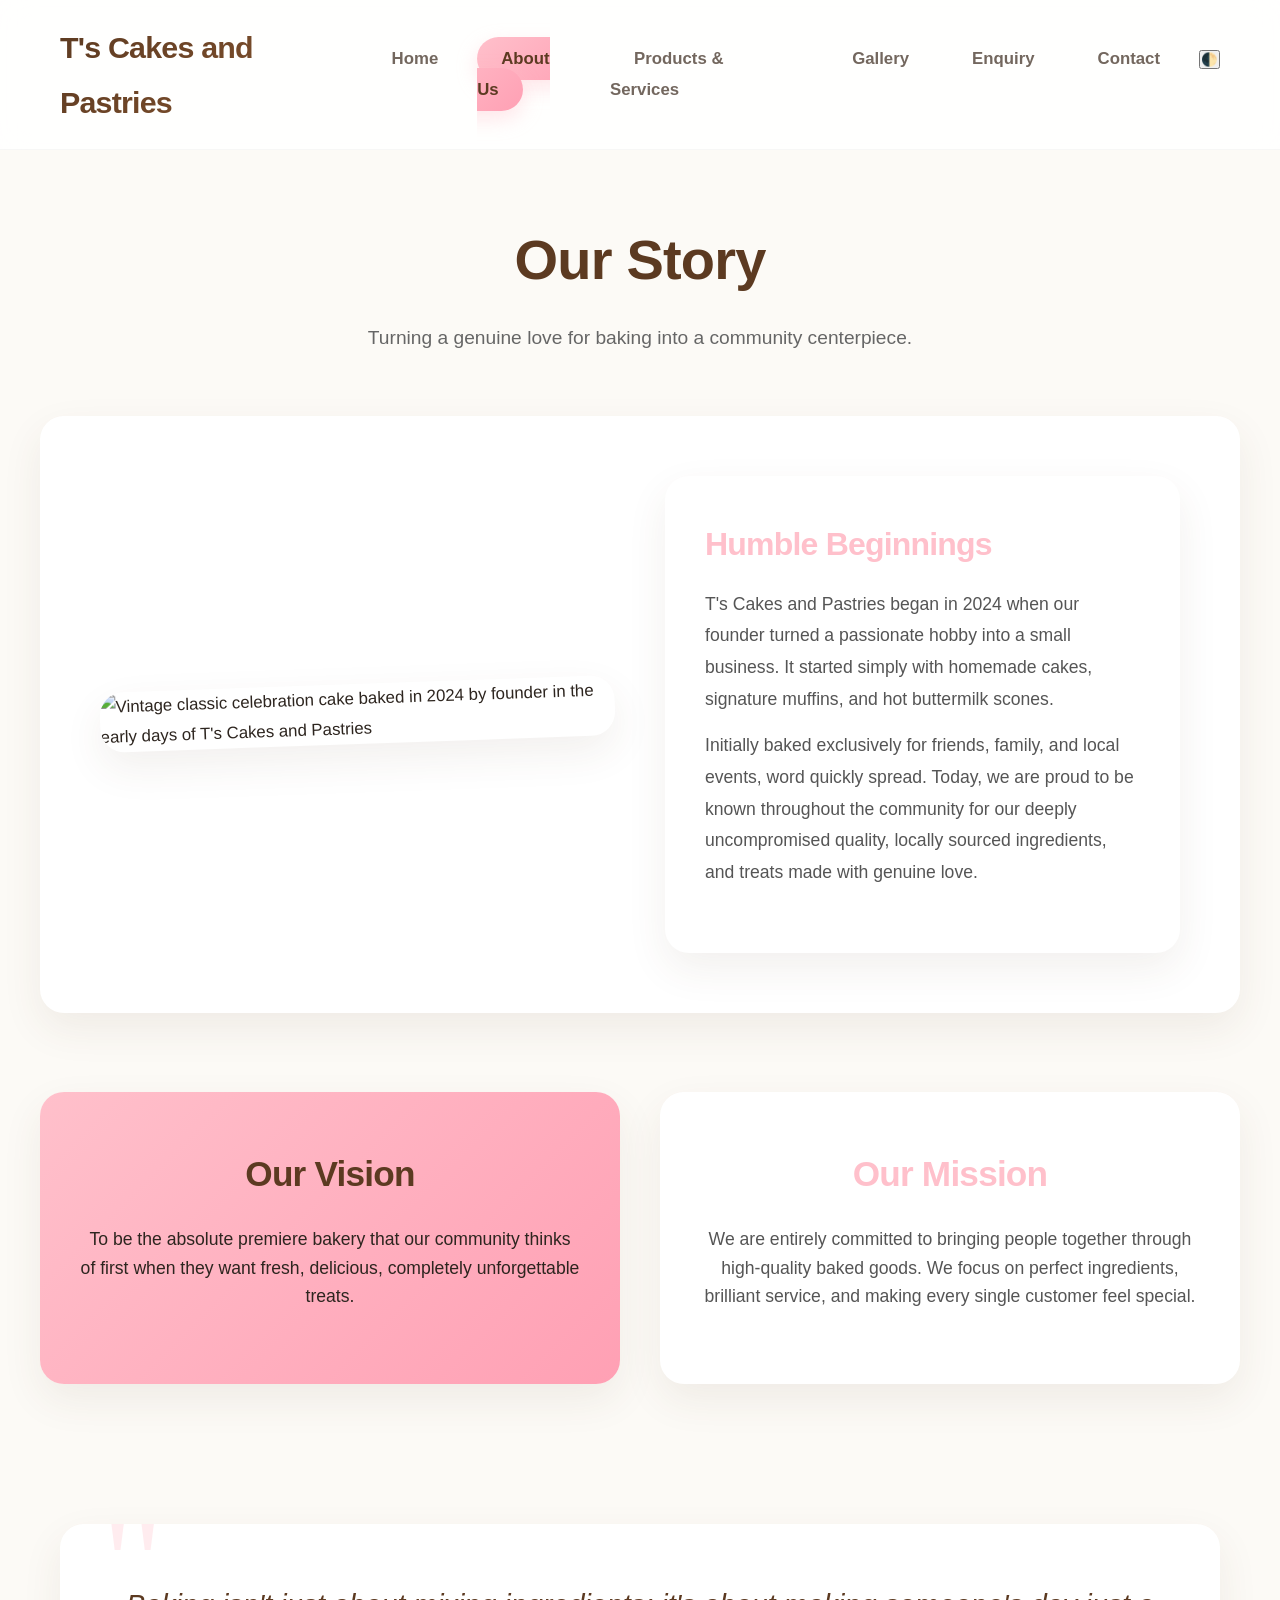
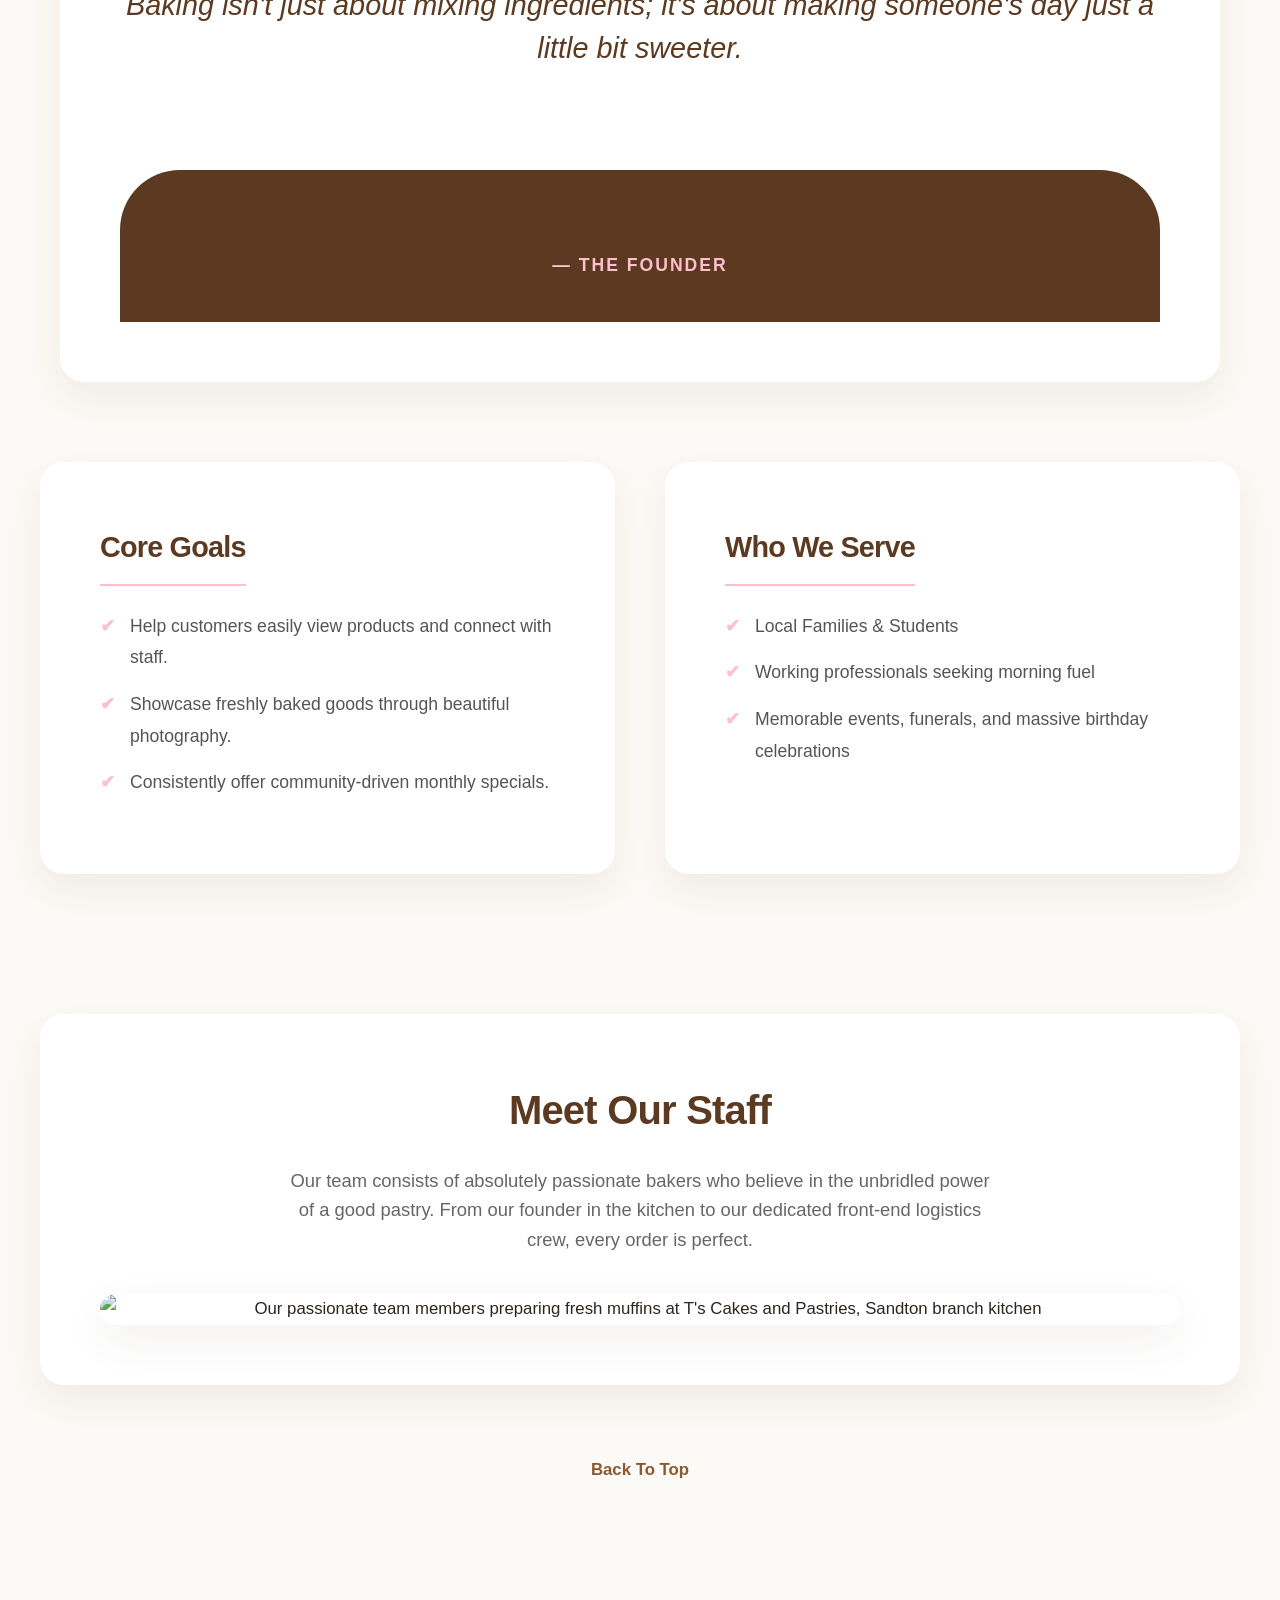
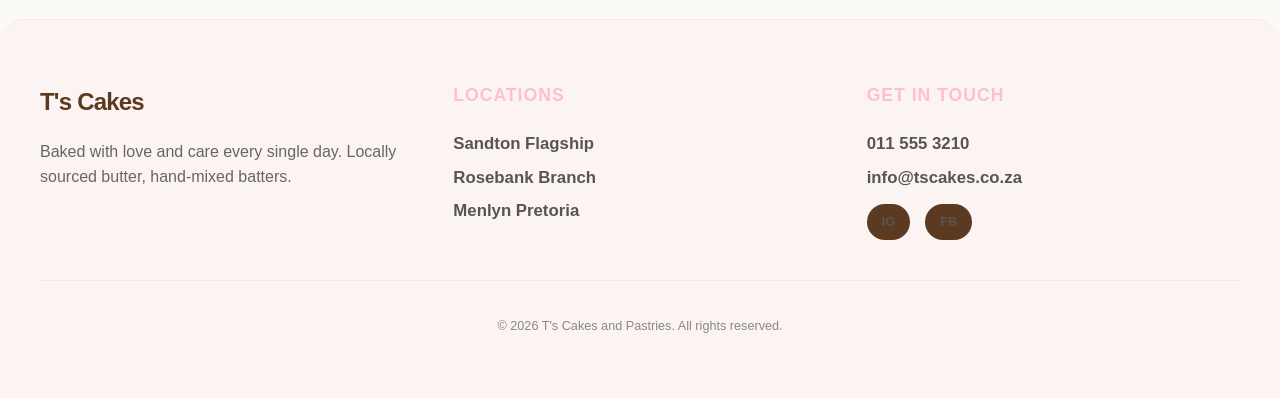
==== commit a1204c59: "feat: add theme toggle button to navigation headers" ====
--- a/about.html
+++ b/about.html
@@ -22,7 +22,7 @@
     <!-- Open Graph (OG) Sharing Metadata to optimize visual social media cards -->
     <meta property="og:title" content="About Our Story & Passionate Bakers | T's Cakes and Pastries">
     <meta property="og:description" content="Discover our journey, mission, and passionate team baking sweet scones, premium pastries, and custom celebration cakes in Johannesburg and Pretoria.">
-    <meta property="og:image" content="Images/Cake55.jpg">
+    <meta property="og:image" content="images/Cake55.jpg">
     <meta property="og:url" content="http://www.tscakes.co.za/about.html">
     <meta property="og:type" content="website">
     <meta property="og:site_name" content="T's Cakes and Pastries">
@@ -31,7 +31,7 @@
     <meta name="twitter:card" content="summary_large_image">
     <meta name="twitter:title" content="About Our Story & Passionate Bakers | T's Cakes and Pastries">
     <meta name="twitter:description" content="Discover our journey, mission, and passionate team baking sweet scones, premium pastries, and custom celebration cakes.">
-    <meta name="twitter:image" content="Images/Cake55.jpg">
+    <meta name="twitter:image" content="images/Cake55.jpg">
 
     <!-- Google Fonts Outfit and Inter -->
     <link href="https://fonts.googleapis.com/css2?family=Inter:wght@400;500;600&family=Outfit:wght@400;600;700&display=swap" rel="stylesheet">
@@ -60,6 +60,11 @@
                 <li><a href="gallery.html">Gallery</a></li>
                 <li><a href="enquiry.html">Enquiry</a></li>
                 <li><a href="contact.html">Contact</a></li>
+                <li>
+                    <button class="theme-toggle-btn" id="theme-toggle-btn" aria-label="Toggle Dark/Light Mode" type="button">
+                        <span class="theme-toggle-icon">🌓</span>
+                    </button>
+                </li>
             </ul>
         </nav>
     </header>
--- a/css/style.css
+++ b/css/style.css
@@ -651,17 +651,17 @@
         font-size: 2.2rem;
         text-align: center;
     }
-    
+
     header nav {
         width: 100%;
     }
-    
+
     header nav ul {
         flex-wrap: wrap;
         justify-content: center;
         gap: 10px;
     }
-    
+
     header nav a {
         padding: 10px 18px;
         font-size: 0.95rem;
@@ -707,13 +707,14 @@
 /* Strict Mobile Devices */
 @media (max-width: 600px) {
     header {
-        flex-direction: row; /* reset for flex-between */
+        flex-direction: row;
+        /* reset for flex-between */
         flex-wrap: wrap;
         padding: 15px 25px;
         align-items: center;
         justify-content: space-between;
     }
-    
+
     header h1 {
         font-size: 1.8rem;
         margin-bottom: 0;
@@ -721,28 +722,32 @@
     }
 
     .nav-toggle-label {
-        display: flex; /* shows hamburger icon */
-    }
-    
+        display: flex;
+        /* shows hamburger icon */
+    }
+
     header nav {
         width: 100%;
-        display: none; /* hidden initially */
+        display: none;
+        /* hidden initially */
         margin-top: 20px;
     }
 
     /* Checkbox hack logic */
-    .nav-toggle:checked ~ nav {
+    .nav-toggle:checked~nav {
         display: block;
         animation: fadeInDown 0.3s ease;
     }
 
-    .nav-toggle:checked ~ .nav-toggle-label span:nth-child(1) {
+    .nav-toggle:checked~.nav-toggle-label span:nth-child(1) {
         transform: translateY(8px) rotate(45deg);
     }
-    .nav-toggle:checked ~ .nav-toggle-label span:nth-child(2) {
+
+    .nav-toggle:checked~.nav-toggle-label span:nth-child(2) {
         opacity: 0;
     }
-    .nav-toggle:checked ~ .nav-toggle-label span:nth-child(3) {
+
+    .nav-toggle:checked~.nav-toggle-label span:nth-child(3) {
         transform: translateY(-9px) rotate(-45deg);
     }
 
--- a/css/components.css
+++ b/css/components.css
@@ -774,19 +774,295 @@
     background-color: var(--white);
 }
 
-@media (max-width: 600px) {
-    .services-controls {
-        padding: 25px 20px;
-    }
-    .sort-bar-wrapper {
-        flex-direction: column;
-        align-items: stretch;
-        width: 100%;
-    }
-    #product-sort {
-        width: 100%;
-        text-align: center;
-    }
-}
-
-
+}
+
+/* =========================================================================
+   Interactive Shopping Cart Drawer & Floating Bag Styles
+   ========================================================================= */
+
+/* Floating cart activator button */
+.floating-cart-btn {
+    position: fixed;
+    bottom: 30px;
+    right: 30px;
+    z-index: 1999;
+    background: var(--brand-pink-gradient);
+    color: var(--brand-brown);
+    border: none;
+    width: 65px;
+    height: 65px;
+    border-radius: 50%;
+    box-shadow: 0 10px 30px rgba(255, 192, 203, 0.6);
+    cursor: pointer;
+    display: flex;
+    align-items: center;
+    justify-content: center;
+    font-size: 1.7rem;
+    transition: all 0.3s cubic-bezier(0.25, 0.8, 0.25, 1);
+    outline: none;
+}
+
+.floating-cart-btn:hover {
+    transform: scale(1.1) translateY(-5px);
+    box-shadow: 0 15px 35px rgba(255, 192, 203, 0.8);
+}
+
+.floating-cart-badge {
+    position: absolute;
+    top: -3px;
+    right: -3px;
+    background: var(--brand-brown);
+    color: var(--white);
+    font-size: 0.8rem;
+    font-weight: 800;
+    width: 24px;
+    height: 24px;
+    border-radius: 50%;
+    display: flex;
+    align-items: center;
+    justify-content: center;
+    border: 2px solid var(--white);
+    box-shadow: 0 4px 10px rgba(0, 0, 0, 0.15);
+}
+
+/* Sliding cart drawer */
+.cart-drawer {
+    position: fixed;
+    top: 0;
+    right: 0;
+    width: 440px;
+    max-width: 100%;
+    height: 100%;
+    background: rgba(255, 255, 255, 0.98);
+    box-shadow: -10px 0 40px rgba(92, 58, 33, 0.1);
+    z-index: 2200;
+    transform: translateX(100%);
+    transition: transform 0.4s cubic-bezier(0.25, 0.8, 0.25, 1);
+    display: flex;
+    flex-direction: column;
+    box-sizing: border-box;
+}
+
+.cart-drawer.open {
+    transform: translateX(0);
+}
+
+/* Dimmed overlay backdrop */
+.cart-overlay {
+    position: fixed;
+    top: 0;
+    left: 0;
+    width: 100%;
+    height: 100%;
+    background: rgba(45, 37, 31, 0.4);
+    backdrop-filter: blur(5px);
+    -webkit-backdrop-filter: blur(5px);
+    z-index: 2150;
+    opacity: 0;
+    visibility: hidden;
+    transition: opacity 0.4s ease, visibility 0.4s ease;
+}
+
+.cart-overlay.show {
+    opacity: 1;
+    visibility: visible;
+}
+
+/* Header container */
+.cart-drawer-header {
+    padding: 30px;
+    border-bottom: 2px solid var(--primary-bg);
+    display: flex;
+    justify-content: space-between;
+    align-items: center;
+}
+
+.cart-drawer-header h3 {
+    margin: 0;
+    color: var(--brand-brown);
+    font-size: 1.6rem;
+    font-weight: 700;
+}
+
+.cart-drawer-close {
+    background: transparent;
+    border: none;
+    font-size: 2.2rem;
+    color: var(--text-muted);
+    cursor: pointer;
+    transition: var(--transition);
+    line-height: 1;
+}
+
+.cart-drawer-close:hover {
+    color: var(--brand-brown);
+    transform: rotate(90deg);
+}
+
+/* Cart Items Body */
+.cart-drawer-body {
+    flex: 1;
+    overflow-y: auto;
+    padding: 30px;
+    display: flex;
+    flex-direction: column;
+    gap: 20px;
+}
+
+/* Empty state styling */
+.cart-empty-message {
+    text-align: center;
+    padding: 60px 20px;
+    color: var(--text-muted);
+}
+
+.cart-empty-icon {
+    font-size: 3.5rem;
+    display: block;
+    margin-bottom: 15px;
+}
+
+/* Individual Cart row item */
+.cart-item {
+    display: flex;
+    gap: 15px;
+    padding-bottom: 20px;
+    border-bottom: 1px solid rgba(0,0,0,0.05);
+    align-items: center;
+}
+
+.cart-item-img {
+    width: 70px;
+    height: 70px;
+    object-fit: cover;
+    border-radius: var(--radius-sm);
+    box-shadow: 0 4px 10px rgba(0,0,0,0.05);
+}
+
+.cart-item-info {
+    flex: 1;
+}
+
+.cart-item-title {
+    margin: 0 0 5px 0;
+    font-weight: 700;
+    color: var(--brand-brown);
+    font-size: 1.05rem;
+}
+
+.cart-item-price {
+    margin: 0;
+    color: var(--brand-pink);
+    font-weight: 700;
+    font-size: 0.95rem;
+}
+
+/* Quantity Adjuster elements */
+.cart-item-qty-controls {
+    display: flex;
+    align-items: center;
+    background: var(--primary-bg);
+    border-radius: 50px;
+    padding: 4px;
+    box-shadow: inset 0 2px 5px rgba(0,0,0,0.03);
+}
+
+.cart-qty-btn {
+    border: none;
+    background: var(--white);
+    color: var(--brand-brown);
+    width: 26px;
+    height: 26px;
+    border-radius: 50%;
+    cursor: pointer;
+    font-weight: bold;
+    display: flex;
+    align-items: center;
+    justify-content: center;
+    transition: var(--transition);
+    box-shadow: 0 2px 5px rgba(0,0,0,0.05);
+}
+
+.cart-qty-btn:hover {
+    background: var(--brand-brown);
+    color: var(--white);
+}
+
+.cart-qty-value {
+    width: 32px;
+    text-align: center;
+    font-weight: 700;
+    color: var(--brand-brown);
+    font-size: 0.95rem;
+}
+
+.cart-item-remove {
+    background: transparent;
+    border: none;
+    color: #c62828;
+    cursor: pointer;
+    font-size: 1rem;
+    padding: 5px;
+    transition: var(--transition);
+}
+
+.cart-item-remove:hover {
+    transform: scale(1.15);
+}
+
+/* Cart Footer elements */
+.cart-drawer-footer {
+    padding: 30px;
+    border-top: 2px solid var(--primary-bg);
+    background: var(--white);
+}
+
+.cart-summary-row {
+    display: flex;
+    justify-content: space-between;
+    align-items: center;
+    margin-bottom: 12px;
+    font-size: 1.05rem;
+}
+
+.cart-summary-row.discount {
+    color: #2e7d32;
+    font-weight: 600;
+}
+
+.cart-summary-row.total {
+    font-size: 1.35rem;
+    font-weight: 800;
+    color: var(--brand-brown);
+    border-top: 1px solid rgba(0,0,0,0.05);
+    padding-top: 12px;
+    margin-top: 12px;
+}
+
+.cart-checkout-btn {
+    background: var(--brand-pink-gradient);
+    color: var(--brand-brown);
+    width: 100%;
+    border: none;
+    padding: 16px;
+    border-radius: 50px;
+    font-family: inherit;
+    font-weight: 700;
+    font-size: 1.1rem;
+    cursor: pointer;
+    margin-top: 15px;
+    transition: all 0.3s cubic-bezier(0.25, 0.8, 0.25, 1);
+    box-shadow: 0 8px 25px rgba(255, 192, 203, 0.4);
+    display: flex;
+    align-items: center;
+    justify-content: center;
+    gap: 10px;
+}
+
+.cart-checkout-btn:hover {
+    transform: translateY(-3px);
+    box-shadow: 0 12px 30px rgba(255, 192, 203, 0.6);
+}
+
+
+
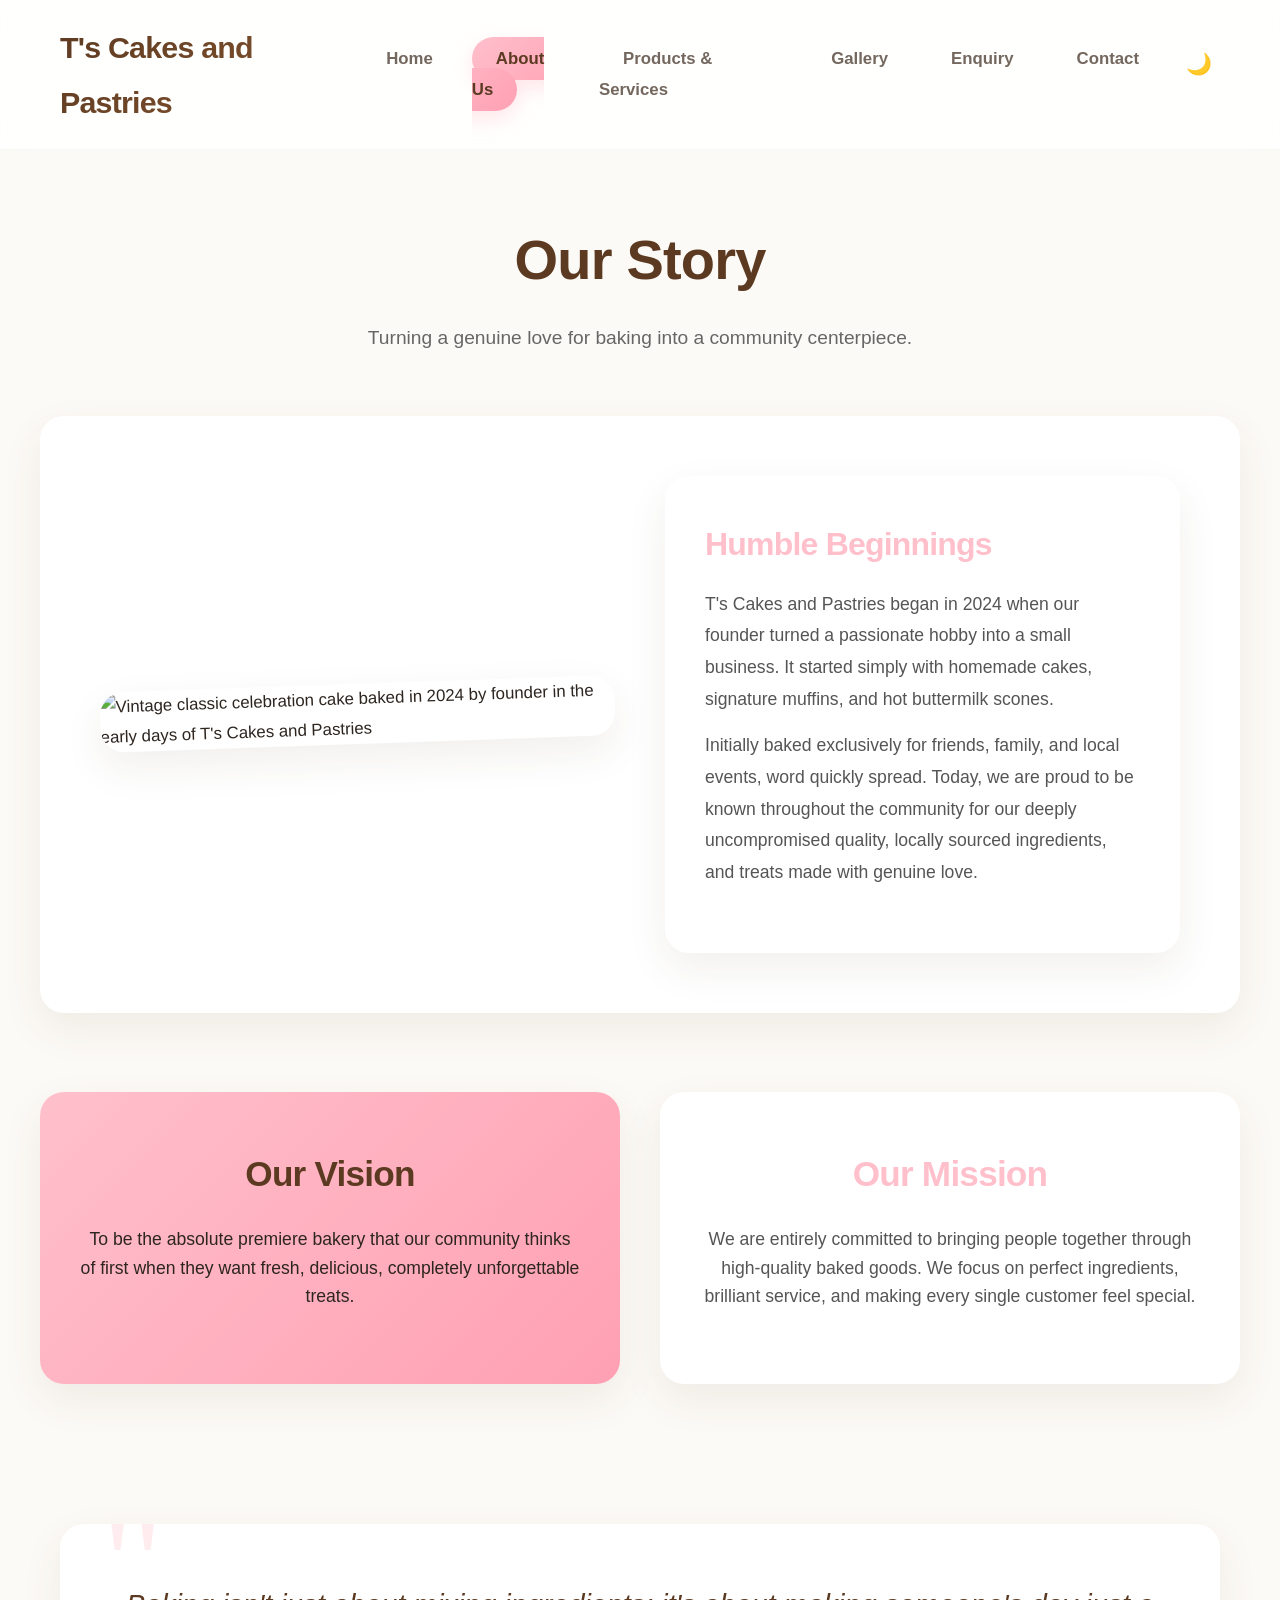
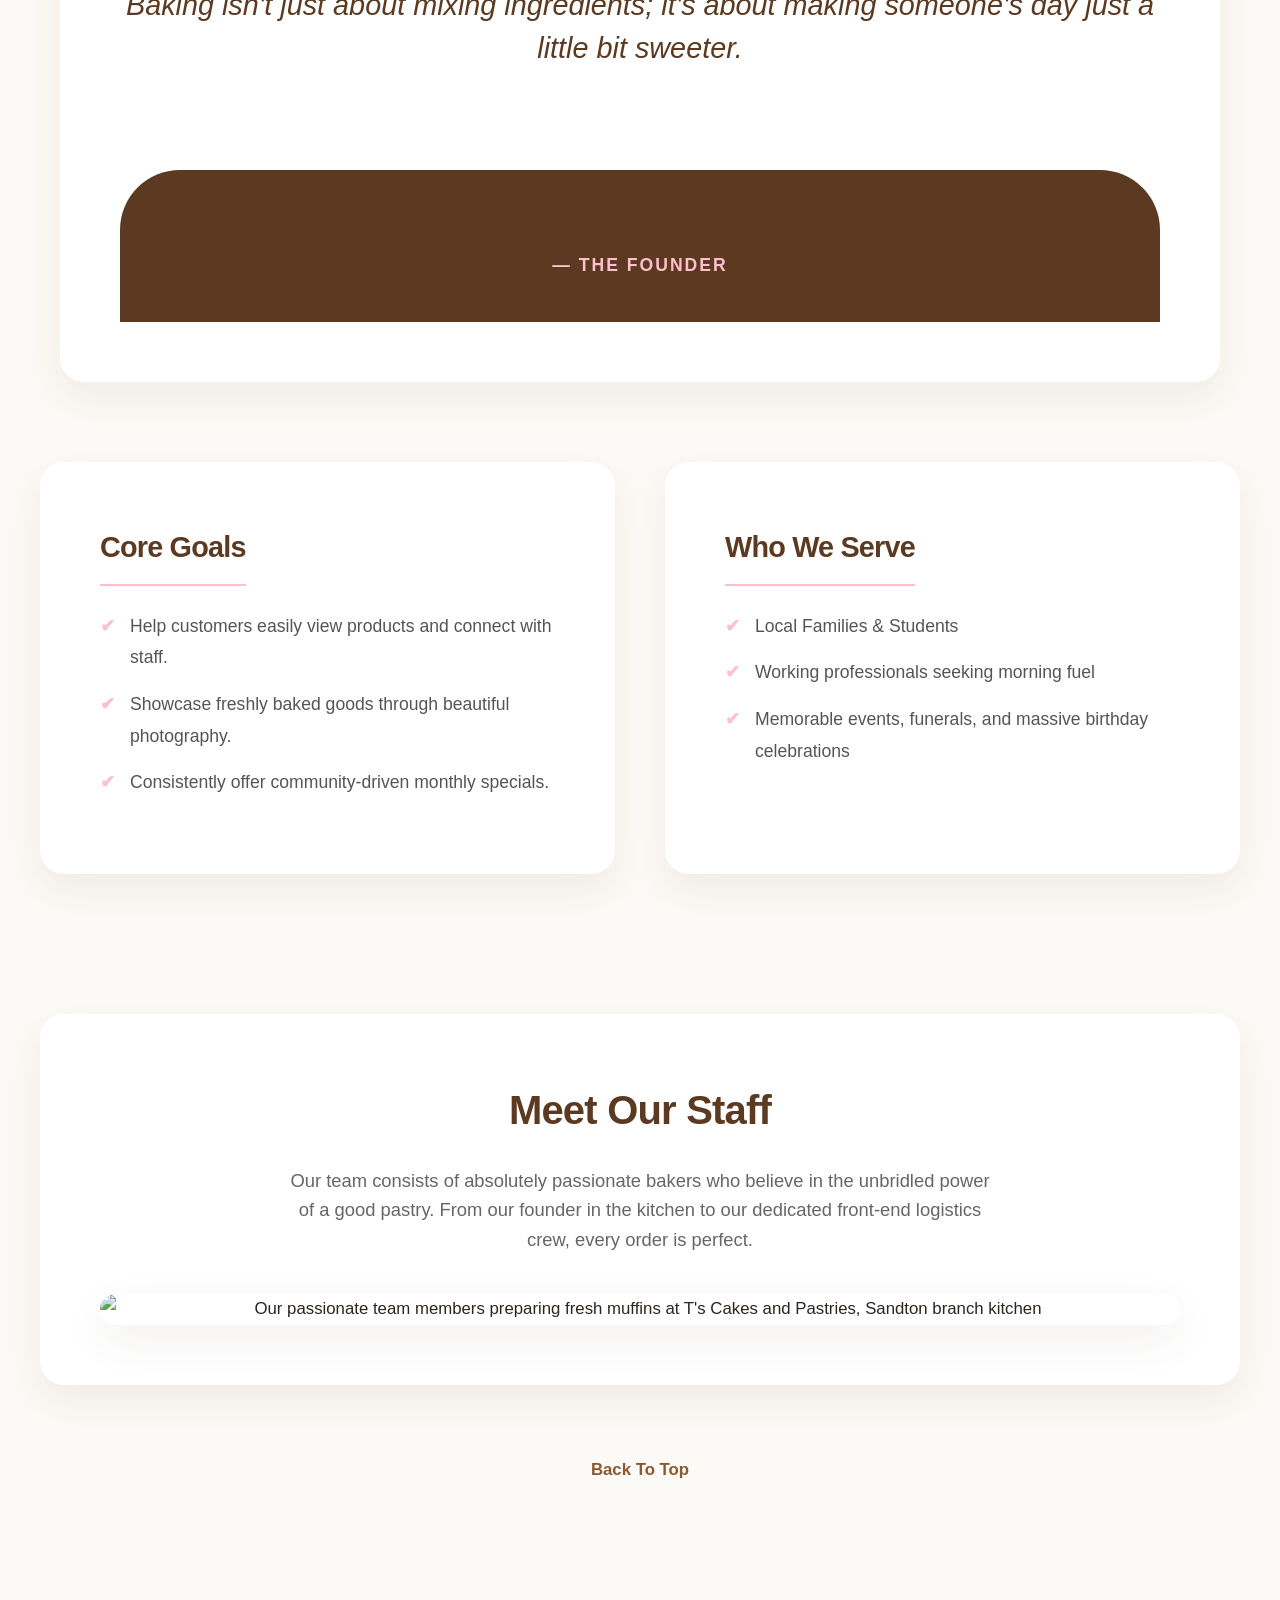
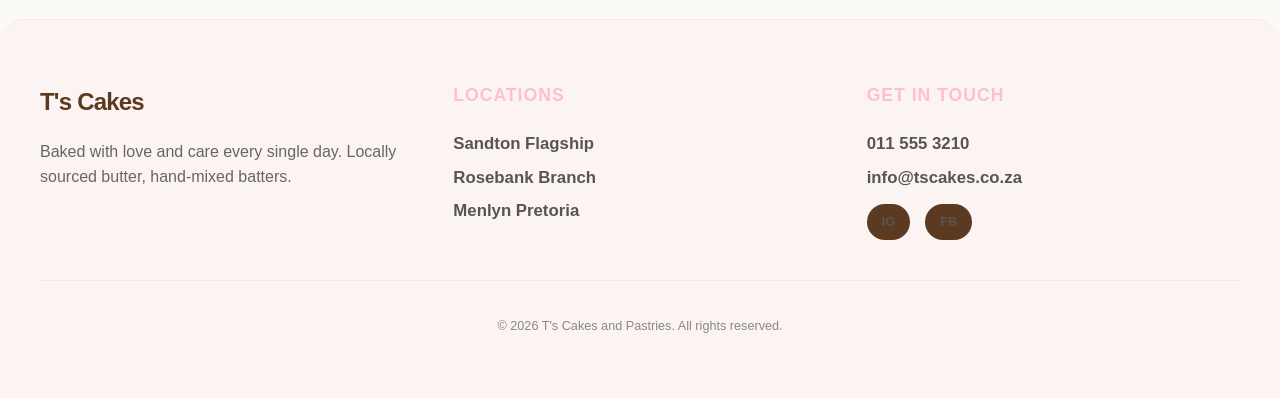
==== commit 8c2dc50b: "feat: implement inline script to prevent theme flashing on page load" ====
--- a/about.html
+++ b/about.html
@@ -35,6 +35,14 @@
 
     <!-- Google Fonts Outfit and Inter -->
     <link href="https://fonts.googleapis.com/css2?family=Inter:wght@400;500;600&family=Outfit:wght@400;600;700&display=swap" rel="stylesheet">
+    
+    <!-- Inline blocking script to prevent theme flash -->
+    <script>
+        const savedTheme = localStorage.getItem('tscakes_theme');
+        if (savedTheme === 'dark' || (!savedTheme && window.matchMedia && window.matchMedia('(prefers-color-scheme: dark)').matches)) {
+            document.documentElement.setAttribute('data-theme', 'dark');
+        }
+    </script>
     
     <!-- External CSS link fulfilling Part 2 rubric -->
     <link rel="stylesheet" href="css/style.css">
--- a/css/style.css
+++ b/css/style.css
@@ -41,6 +41,41 @@
 
     /* Global Universal Transitions */
     --transition: all 0.35s cubic-bezier(0.25, 0.8, 0.25, 1);
+}
+
+/* --- Ultra-Premium roasted Espresso Dark Mode Tokens --- */
+[data-theme="dark"] {
+    --primary-bg: #1B1512;        /* Roasted dark espresso bean background */
+    --white: #271E19;             /* Dark chocolate solid container cards */
+    --brand-brown: #FFD4C2;       /* Creamy gold brand title */
+    --brand-light-brown: #DF9B72; /* Warm cinnamon accent */
+    --brand-pink: #FF8BA4;        /* Soft rose gold details */
+    --brand-pink-gradient: linear-gradient(135deg, #FF8BA4 0%, #FF6080 100%);
+    --text-primary: #F0EAD6;      /* Off-white high-contrast typography */
+    --text-muted: #B3A296;        /* Muted grayish-cream details */
+    --glass-shadow: 0 16px 40px rgba(0, 0, 0, 0.45);
+    --hover-shadow: 0 24px 60px rgba(0, 0, 0, 0.65);
+}
+
+/* Sleek Navbar Theme Switcher button styling */
+.theme-toggle-btn {
+    background: transparent;
+    border: none;
+    cursor: pointer;
+    font-size: 1.3rem;
+    display: flex;
+    align-items: center;
+    justify-content: center;
+    padding: 8px;
+    border-radius: 50%;
+    transition: var(--transition);
+    color: var(--brand-brown);
+    outline: none;
+}
+
+.theme-toggle-btn:hover {
+    background-color: rgba(255, 192, 203, 0.2);
+    transform: rotate(30deg) scale(1.1);
 }
 
 /* --- Global Typography --- */
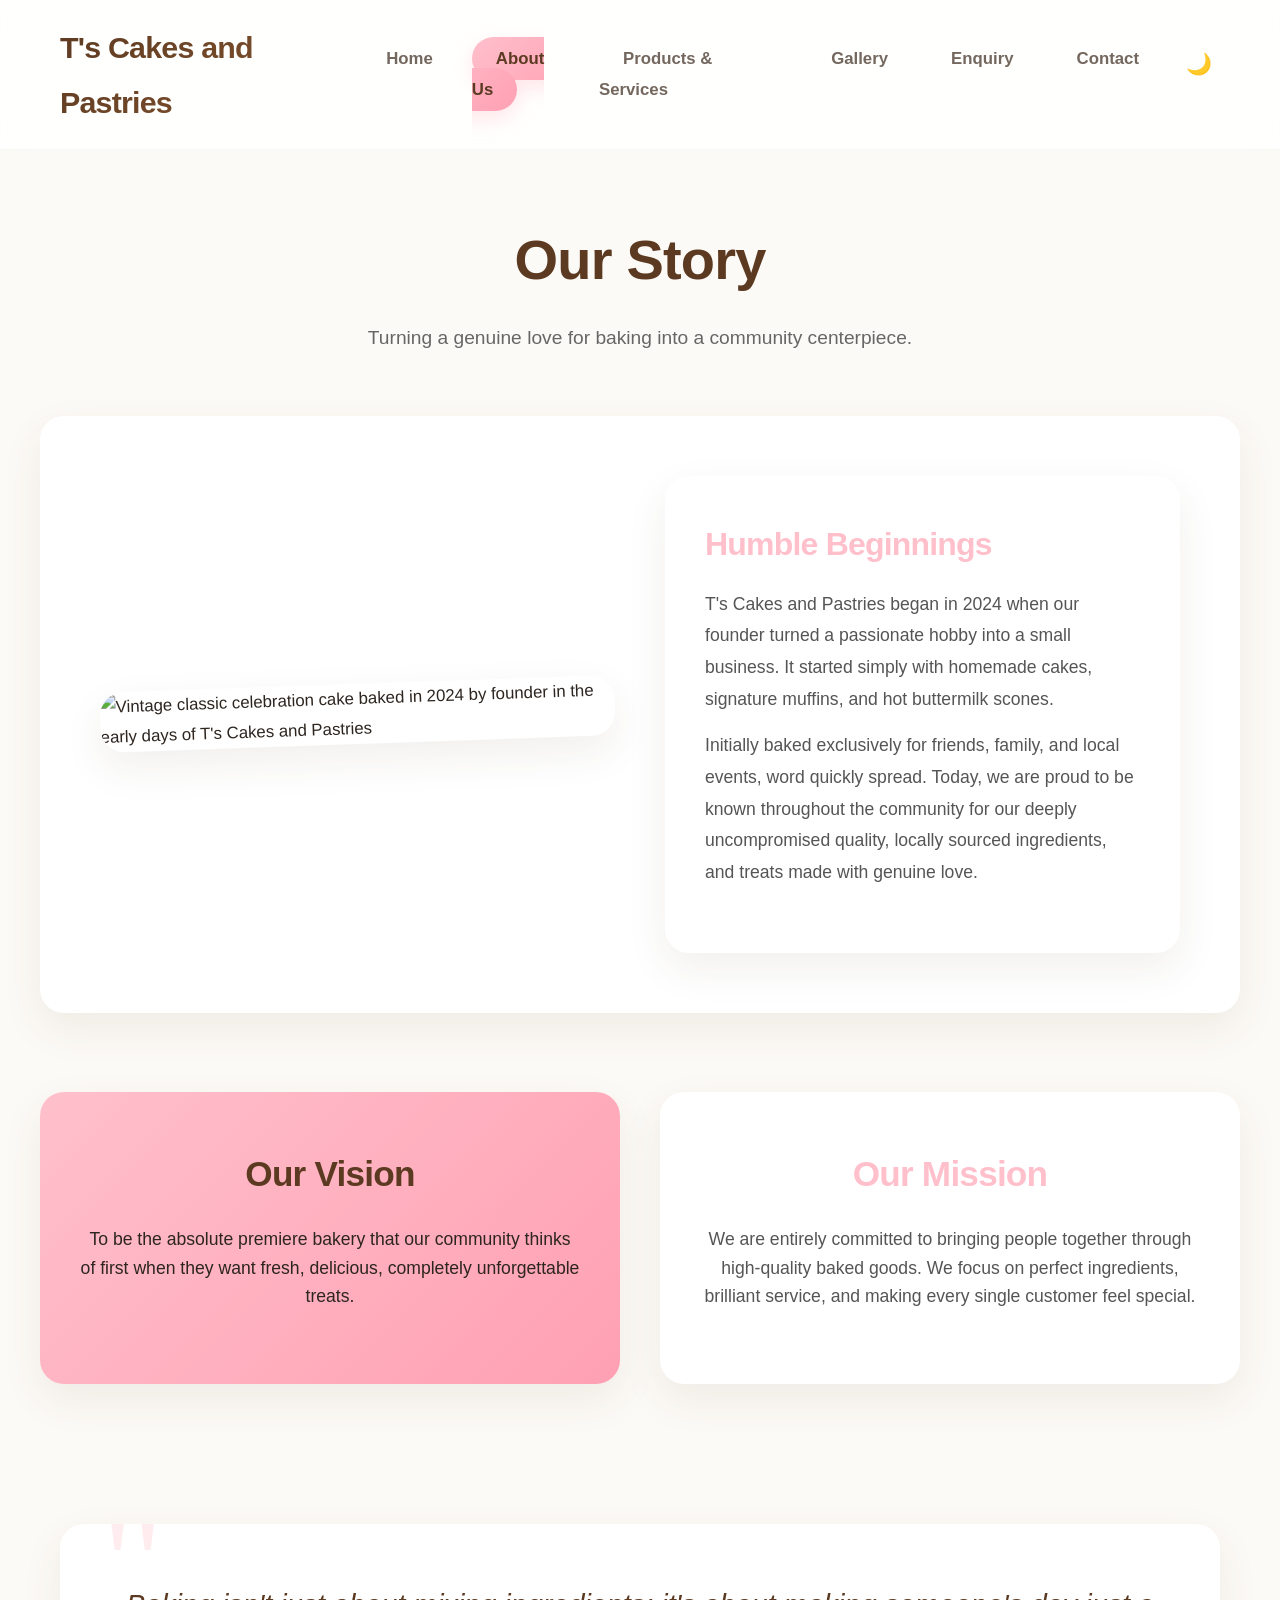
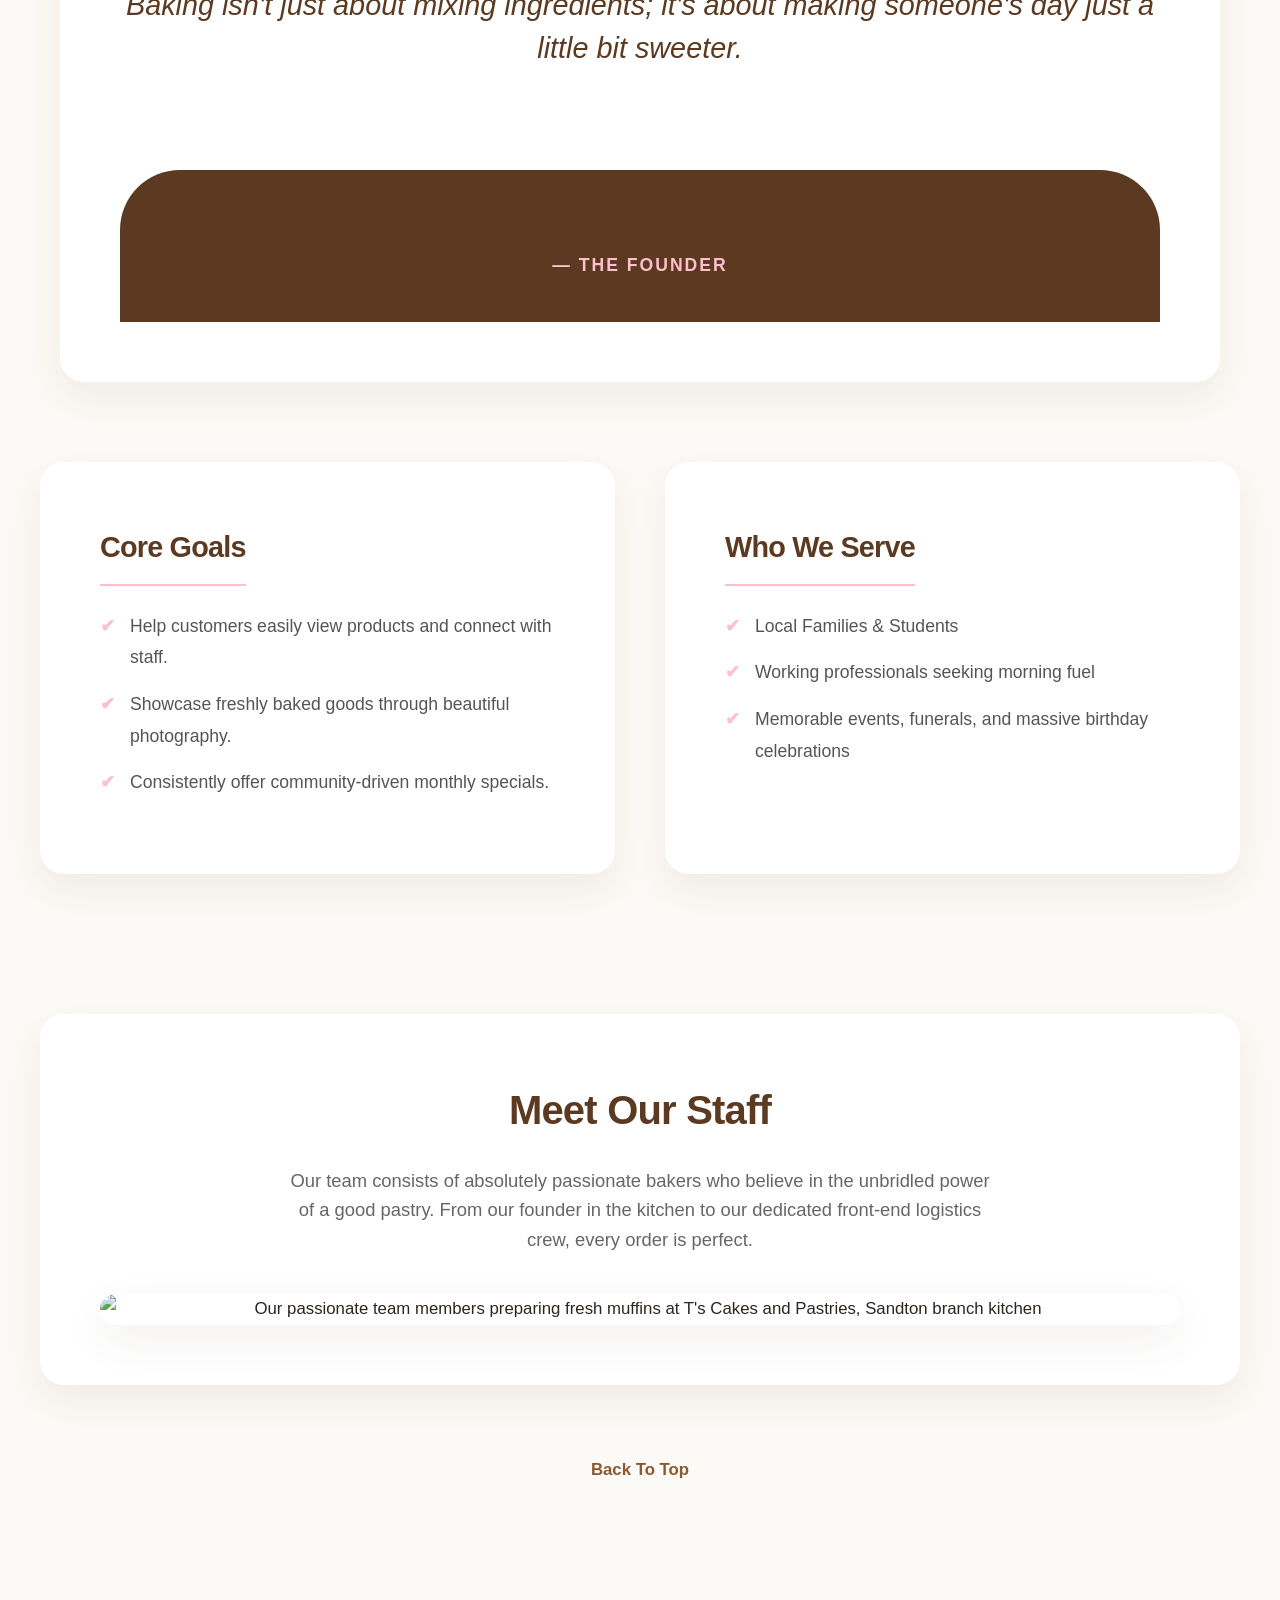
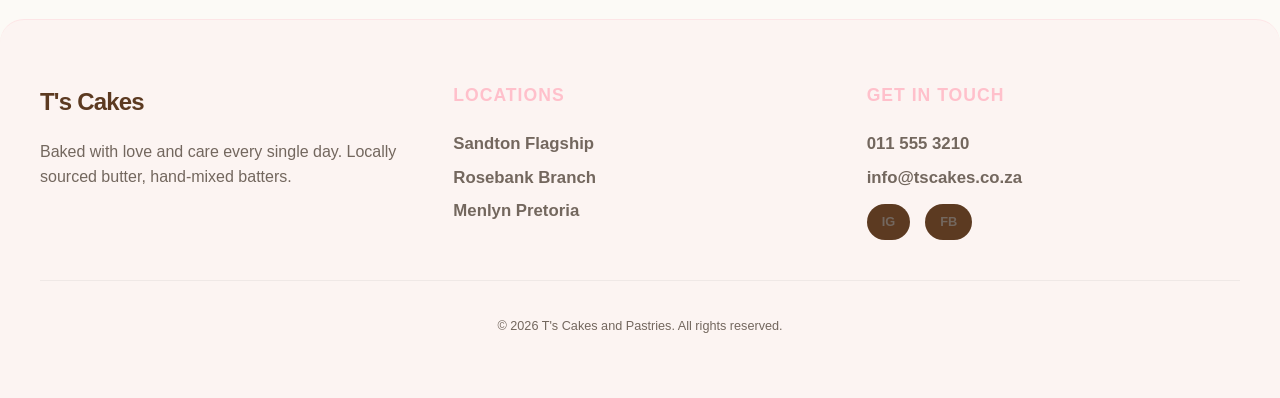
==== commit 4c86e913: "feat: add back-to-top button to about page" ====
--- a/about.html
+++ b/about.html
@@ -201,6 +201,11 @@
         </div>
     </footer>
     
+    <!-- Floating Back to Top Button -->
+    <button class="back-to-top-btn" id="back-to-top-btn" type="button" aria-label="Back to Top">
+        ↑
+    </button>
+
     <!-- Link external core script for interactive features -->
     <script src="js/script.js"></script>
 </body>
--- a/css/components.css
+++ b/css/components.css
@@ -28,7 +28,7 @@
 }
 
 .footer-desc {
-    color: #666; 
+    color: var(--text-muted); 
     font-size: 1rem; 
     line-height: 1.6; 
     margin-bottom: 0;
@@ -50,7 +50,7 @@
 }
 
 .footer-list a {
-    color: #555; 
+    color: var(--text-muted); 
     text-decoration: none; 
     transition: var(--transition);
 }
@@ -87,7 +87,7 @@
 }
 
 .footer-copyright p {
-    color: #888; 
+    color: var(--text-muted); 
     margin: 0; 
     font-size: 0.95rem;
 }
@@ -113,7 +113,7 @@
 .interactive-map {
     width: 100%;
     height: 250px;
-    background: #f3ede7;
+    background: var(--primary-bg);
     border-radius: var(--radius-lg);
     box-shadow: 0 8px 25px rgba(92, 58, 33, 0.05);
     z-index: 10; /* Keep beneath sticky header (1000) */
@@ -833,7 +833,7 @@
     width: 440px;
     max-width: 100%;
     height: 100%;
-    background: rgba(255, 255, 255, 0.98);
+    background: var(--white);
     box-shadow: -10px 0 40px rgba(92, 58, 33, 0.1);
     z-index: 2200;
     transform: translateX(100%);
@@ -1064,5 +1064,48 @@
     box-shadow: 0 12px 30px rgba(255, 192, 203, 0.6);
 }
 
-
-
+/* Floating Back to Top Button */
+.back-to-top-btn {
+    position: fixed;
+    bottom: 30px;
+    right: 30px;
+    z-index: 1998;
+    background: var(--white);
+    color: var(--brand-brown);
+    border: 2px solid rgba(255, 192, 203, 0.4);
+    width: 50px;
+    height: 50px;
+    border-radius: 50%;
+    box-shadow: var(--glass-shadow);
+    cursor: pointer;
+    display: flex;
+    align-items: center;
+    justify-content: center;
+    font-size: 1.5rem;
+    font-weight: bold;
+    opacity: 0;
+    visibility: hidden;
+    transition: opacity 0.4s ease, visibility 0.4s ease, transform 0.3s cubic-bezier(0.25, 0.8, 0.25, 1), background-color 0.3s ease, border-color 0.3s ease;
+    outline: none;
+}
+
+.back-to-top-btn:hover {
+    transform: scale(1.1) translateY(-3px);
+    background: var(--brand-pink-gradient);
+    color: var(--brand-brown);
+    border-color: transparent;
+    box-shadow: 0 10px 25px rgba(255, 192, 203, 0.6);
+}
+
+.back-to-top-btn.show {
+    opacity: 1;
+    visibility: visible;
+}
+
+/* Shift back-to-top button upwards specifically when cart button is present on the same page */
+.floating-cart-btn ~ .back-to-top-btn {
+    bottom: 110px;
+}
+
+
+
--- a/css/pages.css
+++ b/css/pages.css
@@ -85,7 +85,7 @@
     font-size: 1.2rem; 
     max-width: 800px; 
     margin: 0 auto 40px; 
-    color: #555;
+    color: var(--text-muted);
 }
 .stat-flexbox {
     display: flex; 
@@ -215,7 +215,7 @@
 .testimonial-text {
     font-style: italic; 
     font-size: 1.1rem; 
-    color: #666; 
+    color: var(--text-muted); 
     line-height: 1.7; 
     margin-bottom: 20px;
 }
@@ -244,7 +244,7 @@
 }
 .about-hero p {
     font-size: 1.2rem; 
-    color: #666; 
+    color: var(--text-muted); 
     max-width: 600px; 
     margin: 0 auto;
 }
@@ -341,7 +341,7 @@
 .services-subtext {
     text-align: center; 
     font-size: 1.1rem; 
-    color: #555;
+    color: var(--text-muted);
     margin-bottom: 30px;
 }
 .services-grid {
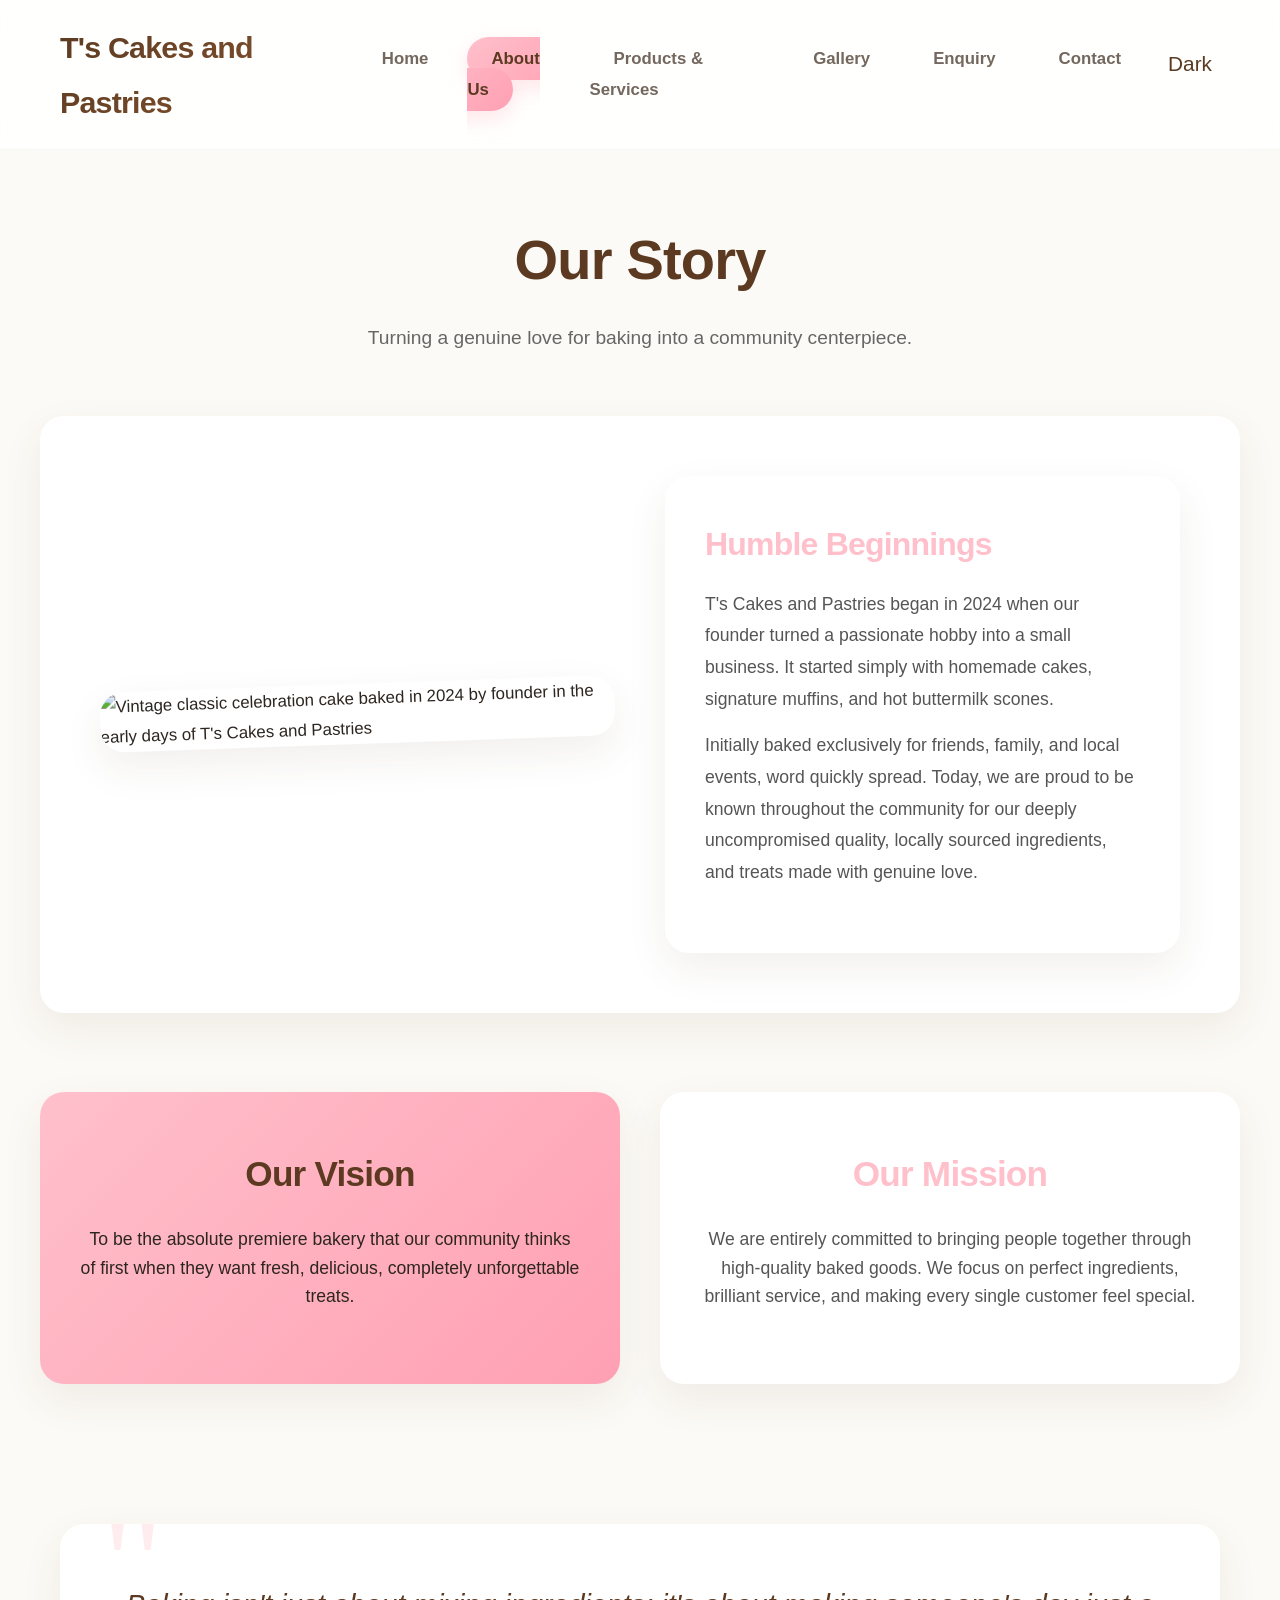
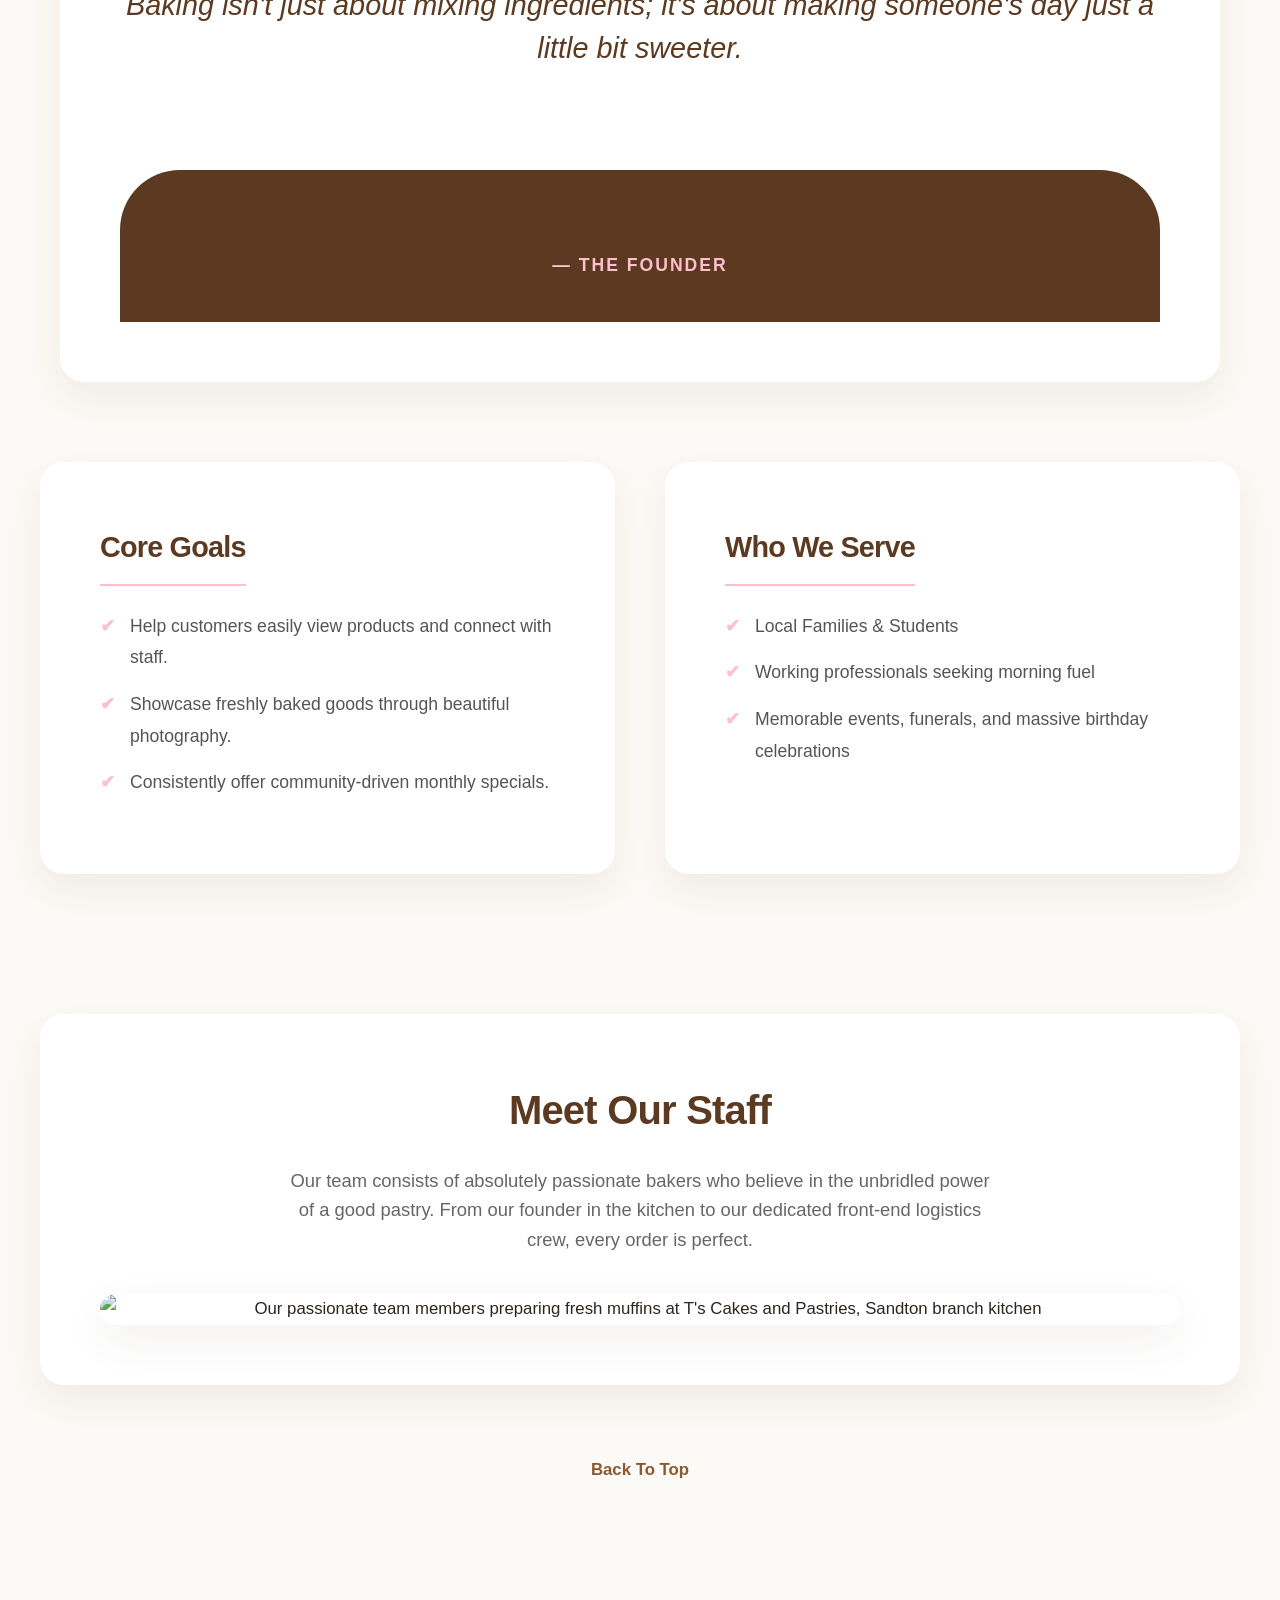
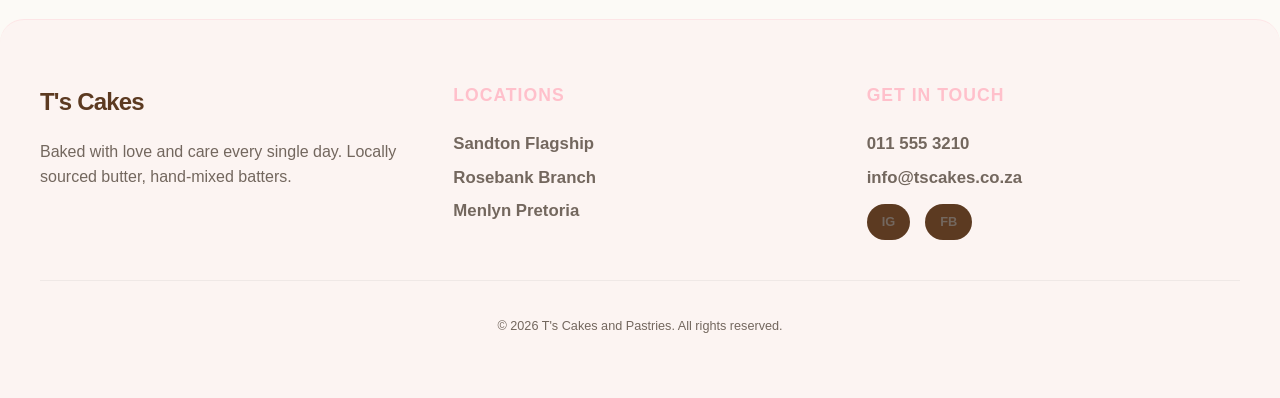
==== commit 0257f4fa: "feat: implement interactive frontend features and standardize theme toggle UI across pages" ====
--- a/about.html
+++ b/about.html
@@ -44,10 +44,10 @@
         }
     </script>
     
-    <!-- External CSS link fulfilling Part 2 rubric -->
     <link rel="stylesheet" href="css/style.css">
-    <link rel="stylesheet" href="css/components.css">
-    <link rel="stylesheet" href="css/pages.css">
+    <link rel="stylesheet" href="css/footer.css">
+    <link rel="stylesheet" href="css/main.css">
+    <link rel="stylesheet" href="css/home.css">
 </head>
 <body>
     <!-- Site header and global navigation menu -->
@@ -70,7 +70,7 @@
                 <li><a href="contact.html">Contact</a></li>
                 <li>
                     <button class="theme-toggle-btn" id="theme-toggle-btn" aria-label="Toggle Dark/Light Mode" type="button">
-                        <span class="theme-toggle-icon">🌓</span>
+                        <span class="theme-toggle-icon">Dark</span>
                     </button>
                 </li>
             </ul>
@@ -206,7 +206,8 @@
         ↑
     </button>
 
-    <!-- Link external core script for interactive features -->
-    <script src="js/script.js"></script>
+    <!-- Link modular scripts for interactive features -->
+    <script src="js/main.js"></script>
+    <script src="js/home.js"></script>
 </body>
 </html>
--- a/css/style.css
+++ b/css/style.css
@@ -1,63 +1,38 @@
-/* =========================================================================
-   T's Cakes and Pastries - Ultra Modern Stylesheet (2026 UX Layout)
-   Author: Amogelang Kunene
-   Module: WEDE5020 Part 2
-   ========================================================================= */
-
-/* --- CSS Reset & Base Consistency --- */
 * {
     margin: 0;
     padding: 0;
     box-sizing: border-box;
 }
 
-/* --- Ultra-Modern Base Variables --- */
 :root {
-    /* Muted colors to look expensive and modern instead of distinctly 1990s */
     --primary-bg: #FCFAF6;
-    /* Breathable, barely-there cream background */
     --white: #FFFFFF;
-
-    /* Branding */
     --brand-brown: #5C3A21;
-    /* Deeper, more sophisticated chocolate brown */
     --brand-light-brown: #8C5831;
     --brand-pink: #FFC0CB;
     --brand-pink-gradient: linear-gradient(135deg, #FFC0CB 0%, #FFA0B4 100%);
-
-    /* Typography */
     --text-primary: #2D251F;
-    /* Soft off-black for premium reading contrast */
     --text-muted: #73675E;
-
-    /* Glassmorphism & UI Layout Control */
     --glass-shadow: 0 16px 40px rgba(92, 58, 33, 0.08);
-    /* Massive diffuse shadow, abandoning crude borders */
     --hover-shadow: 0 24px 60px rgba(92, 58, 33, 0.15);
-    /* Deep lifting shadow */
     --radius-lg: 24px;
-    /* Bubbly, friendly, expansive app-like corners */
     --radius-pill: 50px;
-
-    /* Global Universal Transitions */
     --transition: all 0.35s cubic-bezier(0.25, 0.8, 0.25, 1);
 }
 
-/* --- Ultra-Premium roasted Espresso Dark Mode Tokens --- */
 [data-theme="dark"] {
-    --primary-bg: #1B1512;        /* Roasted dark espresso bean background */
-    --white: #271E19;             /* Dark chocolate solid container cards */
-    --brand-brown: #FFD4C2;       /* Creamy gold brand title */
-    --brand-light-brown: #DF9B72; /* Warm cinnamon accent */
-    --brand-pink: #FF8BA4;        /* Soft rose gold details */
+    --primary-bg: #1B1512;
+    --white: #271E19;
+    --brand-brown: #FFD4C2;
+    --brand-light-brown: #DF9B72;
+    --brand-pink: #FF8BA4;
     --brand-pink-gradient: linear-gradient(135deg, #FF8BA4 0%, #FF6080 100%);
-    --text-primary: #F0EAD6;      /* Off-white high-contrast typography */
-    --text-muted: #B3A296;        /* Muted grayish-cream details */
+    --text-primary: #F0EAD6;
+    --text-muted: #B3A296;
     --glass-shadow: 0 16px 40px rgba(0, 0, 0, 0.45);
     --hover-shadow: 0 24px 60px rgba(0, 0, 0, 0.65);
 }
 
-/* Sleek Navbar Theme Switcher button styling */
 .theme-toggle-btn {
     background: transparent;
     border: none;
@@ -78,7 +53,6 @@
     transform: rotate(30deg) scale(1.1);
 }
 
-/* --- Global Typography --- */
 body {
     font-family: 'Inter', -apple-system, sans-serif;
     font-size: 1.05rem;
@@ -86,7 +60,6 @@
     background-color: var(--primary-bg);
     color: var(--text-primary);
     -webkit-font-smoothing: antialiased;
-    /* Triggers ultra-crisp browser font rendering */
 }
 
 h1,
@@ -96,12 +69,10 @@
     font-family: 'Outfit', 'Inter', sans-serif;
     color: var(--brand-brown);
     letter-spacing: -0.8px;
-    /* Modern tight tracking for editorial headers */
     margin-bottom: 24px;
     font-weight: 700;
 }
 
-/* Extreme header scaling */
 h1 {
     font-size: 2.8rem;
 }
@@ -139,16 +110,12 @@
     max-width: 100%;
     height: auto;
     border-radius: 16px;
-    /* Slightly tighter edge radius than the surrounding container */
     display: block;
 }
 
-/* --- Glassmorphism Navigation Sticky Header --- */
 header {
     background: rgba(255, 255, 255, 0.85);
-    /* Frosty translucency */
     backdrop-filter: blur(16px);
-    /* Pure Glassmorphism effect overlaying content as user scrolls */
     -webkit-backdrop-filter: blur(16px);
     padding: 20px 60px;
     display: flex;
@@ -158,7 +125,6 @@
     top: 0;
     z-index: 1000;
     border-bottom: 1px solid rgba(0, 0, 0, 0.03);
-    /* Tiny crisp anchor line */
 }
 
 header h1 {
@@ -168,7 +134,6 @@
     background: linear-gradient(135deg, var(--brand-brown), var(--brand-light-brown));
     -webkit-background-clip: text;
     -webkit-text-fill-color: transparent;
-    /* Cutting-edge CSS gradient text implementation */
 }
 
 header nav ul {
@@ -185,7 +150,6 @@
     color: var(--text-muted);
 }
 
-/* Navigation Hover Micro-Animations */
 header nav a:hover {
     background-color: rgba(255, 192, 203, 0.2);
     color: var(--brand-brown);
@@ -196,36 +160,28 @@
     background: var(--brand-pink-gradient);
     color: var(--brand-brown);
     box-shadow: 0 8px 20px rgba(255, 192, 203, 0.4);
-    /* Colored shadow glow */
-}
-
-/* --- Layout Mechanics --- */
+}
+
 main {
     max-width: 1300px;
-    /* Vastly wider "full bleed" allowance */
     margin: 60px auto;
     padding: 0 30px;
 }
 
-/* Elevated, Floating Modern Cards instead of flat boxed rows */
 section {
     background-color: var(--white);
     padding: 60px;
     margin-bottom: 60px;
     border-radius: var(--radius-lg);
     box-shadow: var(--glass-shadow);
-    /* Massive drop soft shadows */
-    transition: var(--transition);
-}
-
-/* Make EVERY section dynamically hover and lift using pure CSS cascading */
+    transition: var(--transition);
+}
+
 section:not(#hero):hover {
     box-shadow: var(--hover-shadow);
     transform: translateY(-4px);
-    /* Magnetic float effect */
-}
-
-/* --- Hero Banner System --- */
+}
+
 section#hero {
     position: relative;
     background-color: transparent;
@@ -240,7 +196,6 @@
     object-fit: cover;
     border-radius: var(--radius-lg);
     filter: brightness(0.7) saturate(1.2);
-    /* Deepens image to pop white text */
     box-shadow: var(--glass-shadow);
 }
 
@@ -253,7 +208,6 @@
     text-align: center;
 }
 
-/* Massive Display Sizing */
 #hero .hero-text h2 {
     font-size: 4.8rem;
     color: var(--white);
@@ -268,7 +222,6 @@
     font-weight: 500;
 }
 
-/* --- Custom CTA Callout --- */
 #call-to-action {
     text-align: center;
     background: linear-gradient(135deg, var(--brand-brown) 0%, var(--brand-light-brown) 100%);
@@ -293,17 +246,14 @@
     border: 2px solid transparent;
 }
 
-/* Extreme Micro-Animation Wow Factor */
 #call-to-action a:not(nav a):hover {
     transform: translateY(-10px) scale(1.05);
-    /* Scales UP while jumping structurally! */
     box-shadow: 0 25px 50px rgba(0, 0, 0, 0.4);
     background: transparent;
     border-color: var(--brand-pink);
     color: var(--brand-pink);
 }
 
-/* --- Layout Grid Auto-Fitting --- */
 #gallery-grid {
     display: grid;
     grid-template-columns: repeat(auto-fit, minmax(320px, 1fr));
@@ -312,7 +262,6 @@
 
 #gallery-grid article {
     background: var(--primary-bg);
-    /* Slight offset for inner cards */
     padding: 30px;
     border-radius: var(--radius-lg);
     box-shadow: none;
@@ -338,278 +287,6 @@
     display: none;
 }
 
-/* --- Complex Forms --- */
-form {
-    max-width: 800px;
-    margin: 0 auto;
-}
-
-fieldset {
-    border: none;
-    /* Removing old 1990s border lines natively */
-    background: var(--primary-bg);
-    padding: 50px;
-    border-radius: var(--radius-lg);
-    margin-bottom: 40px;
-}
-
-legend {
-    font-size: 1.6rem;
-    font-weight: 700;
-    color: var(--brand-brown);
-    margin-bottom: 20px;
-}
-
-input[type="text"],
-input[type="email"],
-input[type="tel"],
-input[type="number"],
-input[type="date"],
-select,
-textarea {
-    width: 100%;
-    padding: 20px;
-    border: 2px solid transparent;
-    background-color: var(--white);
-    border-radius: 16px;
-    font-family: inherit;
-    font-size: 1.1rem;
-    color: var(--text-primary);
-    box-shadow: 0 4px 15px rgba(0, 0, 0, 0.04);
-    transition: var(--transition);
-    margin-top: 10px;
-    margin-bottom: 20px;
-}
-
-/* Ultra-modern pure focus tracking */
-input:focus,
-select:focus,
-textarea:focus {
-    outline: none;
-    border-color: var(--brand-pink);
-    box-shadow: 0 4px 25px rgba(255, 192, 203, 0.4);
-}
-
-input[type="radio"],
-input[type="checkbox"] {
-    width: 22px;
-    height: 22px;
-    margin-right: 15px;
-    accent-color: var(--brand-brown);
-}
-
-button[type="submit"],
-input[type="submit"],
-button[type="reset"] {
-    width: 100%;
-    background: var(--brand-brown);
-    color: var(--white);
-    padding: 22px;
-    border: none;
-    border-radius: 18px;
-    font-size: 1.25rem;
-    font-weight: bold;
-    cursor: pointer;
-    transition: var(--transition);
-}
-
-button[type="submit"]:hover,
-input[type="submit"]:hover {
-    background: var(--brand-light-brown);
-    transform: translateY(-4px);
-    box-shadow: 0 15px 30px rgba(92, 58, 33, 0.2);
-}
-
-button[type="reset"] {
-    background: var(--primary-bg);
-    color: var(--text-muted);
-    margin-top: 15px;
-}
-
-button[type="reset"]:hover {
-    background: #EEEEEE;
-}
-
-
-/* --- Modern Container Query Product Cards --- */
-.product-grid {
-    display: grid;
-    grid-template-columns: repeat(auto-fit, minmax(360px, 1fr));
-    gap: 40px;
-}
-
-.product-card {
-    /* Initialize CSS Container Constraints */
-    container-type: inline-size;
-    container-name: pCard;
-
-    background: var(--white);
-    border-radius: var(--radius-lg);
-    box-shadow: var(--glass-shadow);
-    overflow: hidden;
-    /* Clips the image straight to the border radius curve */
-    transition: var(--transition);
-    display: flex;
-    flex-direction: column;
-}
-
-/* Hover magnetics */
-.product-card:hover {
-    box-shadow: var(--hover-shadow);
-    transform: translateY(-8px);
-}
-
-.product-card img {
-    width: 100%;
-    height: 300px;
-    object-fit: cover;
-    border-radius: 0;
-    /* Prevents double-curving */
-    margin-bottom: 0;
-    /* Resets default image margin */
-}
-
-.product-card .card-content {
-    padding: 35px;
-    display: flex;
-    flex-direction: column;
-    justify-content: center;
-}
-
-/* 
-Container Query Magic: 
-If the literal width of the structural card dynamically exceeds 480px, 
-shift the inner layout completely from Vertical to Horizontal!
-*/
-@container pCard (min-width: 480px) {
-    .product-card {
-        flex-direction: row;
-    }
-
-    .product-card img {
-        width: 45%;
-        height: 100%;
-        min-height: 250px;
-    }
-
-    .product-card .card-content {
-        width: 55%;
-        padding: 40px;
-    }
-}
-
-
-/* --- Full Width Vertical Stacked Gallery --- */
-#stacked-gallery {
-    display: flex;
-    flex-direction: column;
-    gap: 80px;
-    /* Massive separation between full-width pieces */
-    padding: 0;
-    box-shadow: none;
-    background: transparent;
-}
-
-#stacked-gallery article {
-    width: 100%;
-    /* forces full width within the 1300px max-width boundary */
-    background: var(--white);
-    border-radius: var(--radius-lg);
-    box-shadow: var(--glass-shadow);
-    transition: var(--transition);
-    border: 1px solid rgba(0, 0, 0, 0.02);
-}
-
-#stacked-gallery article:hover {
-    box-shadow: var(--hover-shadow);
-    transform: translateY(-5px);
-}
-
-#stacked-gallery img {
-    width: 100%;
-    height: 700px;
-    /* Massive sprawling cinematic height */
-    object-fit: cover;
-    border-radius: var(--radius-lg) var(--radius-lg) 0 0;
-    /* Curve the top, flatten the bottom */
-    margin-bottom: 0;
-}
-
-/* Native HTML5 Toggle Styling */
-#stacked-gallery details {
-    background: transparent;
-    padding: 20px 50px 40px 50px;
-}
-
-#stacked-gallery summary {
-    font-size: 1.4rem;
-    font-weight: 800;
-    color: var(--brand-brown);
-    cursor: pointer;
-    list-style: none;
-    /* Removes default triangle in modern browsers */
-    outline: none;
-    padding: 10px 0;
-    transition: var(--transition);
-    user-select: none;
-}
-
-#stacked-gallery summary::-webkit-details-marker {
-    display: none;
-    /* Forces marker removal in Safari/Chrome */
-}
-
-/* Custom UI Toggle graphic */
-#stacked-gallery summary::after {
-    content: '+ Read More';
-    float: right;
-    font-size: 1.1rem;
-    color: var(--brand-pink);
-    background: rgba(255, 192, 203, 0.2);
-    padding: 8px 16px;
-    border-radius: 20px;
-    transition: all 0.3s ease;
-}
-
-#stacked-gallery details[open] summary::after {
-    content: '- Close';
-    background: rgba(0, 0, 0, 0.05);
-    color: var(--text-muted);
-}
-
-#stacked-gallery details[open] summary {
-    border-bottom: 1px solid rgba(0, 0, 0, 0.06);
-    margin-bottom: 30px;
-}
-
-#stacked-gallery .details-content {
-    animation: fadeInDown 0.5s ease forwards;
-}
-
-#stacked-gallery .details-content h3 {
-    margin-top: 15px;
-    font-size: 2.4rem;
-    color: var(--brand-brown);
-}
-
-#stacked-gallery .details-content p {
-    font-size: 1.25rem;
-    color: var(--text-muted);
-}
-
-@keyframes fadeInDown {
-    from {
-        opacity: 0;
-        transform: translateY(-10px);
-    }
-
-    to {
-        opacity: 1;
-        transform: translateY(0);
-    }
-}
-
-/* --- HTML Sub-Tables --- */
 table {
     width: 100%;
     border-collapse: collapse;
@@ -637,44 +314,6 @@
     background-color: var(--primary-bg);
 }
 
-/* --- Clean Modern Footer --- */
-footer {
-    background: var(--brand-brown);
-    color: var(--primary-bg);
-    padding: 80px 40px 40px;
-    text-align: center;
-    border-top-left-radius: 60px;
-    /* Modern curved footing */
-    border-top-right-radius: 60px;
-    margin-top: 100px;
-}
-
-footer h3,
-footer p {
-    color: var(--primary-bg);
-}
-
-footer a {
-    color: var(--brand-pink);
-    font-weight: bold;
-}
-
-footer a:hover {
-    color: var(--white);
-}
-
-footer hr {
-    border-color: rgba(255, 255, 255, 0.08);
-    margin: 40px auto;
-    max-width: 800px;
-}
-
-
-/* =========================================================================
-   Media Queries (Responsive Stack Breakpoints)
-   ========================================================================= */
-
-/* Tablet & Smaller Laptops */
 @media (max-width: 900px) {
     header {
         padding: 20px;
@@ -715,7 +354,6 @@
     }
 }
 
-/* Hamburger Toggle System (Pure CSS) */
 .nav-toggle {
     display: none;
 }
@@ -739,11 +377,9 @@
     transition: var(--transition);
 }
 
-/* Strict Mobile Devices */
 @media (max-width: 600px) {
     header {
         flex-direction: row;
-        /* reset for flex-between */
         flex-wrap: wrap;
         padding: 15px 25px;
         align-items: center;
@@ -758,20 +394,17 @@
 
     .nav-toggle-label {
         display: flex;
-        /* shows hamburger icon */
     }
 
     header nav {
         width: 100%;
         display: none;
-        /* hidden initially */
         margin-top: 20px;
     }
 
-    /* Checkbox hack logic */
     .nav-toggle:checked~nav {
         display: block;
-        animation: fadeInDown 0.3s ease;
+        animation: fadeInDownRec 0.3s ease;
     }
 
     .nav-toggle:checked~.nav-toggle-label span:nth-child(1) {
@@ -791,7 +424,6 @@
         justify-content: center;
         align-items: stretch;
         padding-bottom: 0;
-        /* override previous carousel logic */
         overflow-x: visible;
         scroll-snap-type: none;
     }
@@ -808,4 +440,15 @@
         border-radius: 12px;
         margin-bottom: 10px;
     }
+}
+
+@keyframes fadeInDownRec {
+    from {
+        opacity: 0;
+        transform: translateY(-10px);
+    }
+    to {
+        opacity: 1;
+        transform: translateY(0);
+    }
 }
--- a/css/footer.css
+++ b/css/footer.css
@@ -0,0 +1,118 @@
+.modern-footer {
+    margin-top: 80px;
+    padding: 60px 40px;
+    background: rgba(255, 192, 203, 0.1);
+    border-top: 1px solid rgba(255, 192, 203, 0.3);
+    border-radius: var(--radius-lg) var(--radius-lg) 0 0;
+}
+
+.footer-grid {
+    display: grid;
+    grid-template-columns: repeat(auto-fit, minmax(200px, 1fr));
+    gap: 40px;
+    text-align: left;
+    max-width: 1200px;
+    margin: 0 auto;
+    margin-bottom: 40px;
+}
+
+.footer-logo {
+    color: var(--brand-brown);
+    font-size: 1.5rem;
+    margin-bottom: 15px;
+}
+
+.footer-desc {
+    color: var(--text-muted);
+    font-size: 1rem;
+    line-height: 1.6;
+    margin-bottom: 0;
+}
+
+.footer-col-header {
+    color: var(--brand-pink);
+    font-size: 1.1rem;
+    margin-bottom: 15px;
+    text-transform: uppercase;
+    letter-spacing: 1px;
+}
+
+.footer-list {
+    list-style: none;
+    padding: 0;
+    margin: 0;
+    line-height: 2;
+}
+
+.footer-list a {
+    color: var(--text-muted);
+    text-decoration: none;
+    transition: var(--transition);
+}
+
+.footer-list a:hover {
+    color: var(--brand-brown);
+}
+
+.footer-socials {
+    display: flex;
+    gap: 15px;
+    margin-top: 10px;
+}
+
+.footer-social-btn {
+    color: var(--white);
+    background: var(--brand-brown);
+    padding: 5px 15px;
+    border-radius: var(--radius-pill);
+    text-decoration: none;
+    font-size: 0.8rem;
+    transition: var(--transition);
+}
+
+.footer-social-btn:hover {
+    transform: translateY(-3px);
+    color: var(--white);
+}
+
+.footer-copyright {
+    text-align: center;
+    border-top: 1px solid rgba(0, 0, 0, 0.05);
+    padding-top: 30px;
+}
+
+.footer-copyright p {
+    color: var(--text-muted);
+    margin: 0;
+    font-size: 0.95rem;
+}
+
+footer {
+    background: var(--brand-brown);
+    color: var(--primary-bg);
+    padding: 80px 40px 40px;
+    text-align: center;
+    border-top-left-radius: 60px;
+    border-top-right-radius: 60px;
+    margin-top: 100px;
+}
+
+footer h3,
+footer p {
+    color: var(--primary-bg);
+}
+
+footer a {
+    color: var(--brand-pink);
+    font-weight: bold;
+}
+
+footer a:hover {
+    color: var(--white);
+}
+
+footer hr {
+    border-color: rgba(255, 255, 255, 0.08);
+    margin: 40px auto;
+    max-width: 800px;
+}
--- a/css/main.css
+++ b/css/main.css
@@ -0,0 +1,52 @@
+.reveal-on-scroll {
+    opacity: 0;
+    transform: translateY(40px);
+    transition: opacity 0.8s cubic-bezier(0.25, 1, 0.5, 1), transform 0.8s cubic-bezier(0.25, 1, 0.5, 1);
+    will-change: opacity, transform;
+}
+
+.reveal-on-scroll.revealed {
+    opacity: 1;
+    transform: translateY(0);
+}
+
+.back-to-top-btn {
+    position: fixed;
+    bottom: 30px;
+    right: 30px;
+    z-index: 1998;
+    background: var(--white);
+    color: var(--brand-brown);
+    border: 2px solid rgba(255, 192, 203, 0.4);
+    width: 50px;
+    height: 50px;
+    border-radius: 50%;
+    box-shadow: var(--glass-shadow);
+    cursor: pointer;
+    display: flex;
+    align-items: center;
+    justify-content: center;
+    font-size: 1.5rem;
+    font-weight: bold;
+    opacity: 0;
+    visibility: hidden;
+    transition: opacity 0.4s ease, visibility 0.4s ease, transform 0.3s cubic-bezier(0.25, 0.8, 0.25, 1), background-color 0.3s ease, border-color 0.3s ease;
+    outline: none;
+}
+
+.back-to-top-btn:hover {
+    transform: scale(1.1) translateY(-3px);
+    background: var(--brand-pink-gradient);
+    color: var(--brand-brown);
+    border-color: transparent;
+    box-shadow: 0 10px 25px rgba(255, 192, 203, 0.6);
+}
+
+.back-to-top-btn.show {
+    opacity: 1;
+    visibility: visible;
+}
+
+.floating-cart-btn~.back-to-top-btn {
+    bottom: 110px;
+}
--- a/css/home.css
+++ b/css/home.css
@@ -0,0 +1,448 @@
+.home-hero {
+    position: relative; 
+    height: 85vh; 
+    min-height: 750px; 
+    overflow: hidden; 
+    margin-bottom: 80px; 
+    border-radius: var(--radius-lg); 
+    box-shadow: var(--glass-shadow); 
+    padding: 0;
+}
+
+.css-slideshow {
+    position: absolute;
+    top: 0; left: 0;
+    width: 100%; height: 100%;
+}
+
+.css-slideshow img {
+    position: absolute;
+    top: 0; left: 0;
+    width: 100%; height: 100%;
+    object-fit: cover !important;
+    border-radius: 0 !important;
+    opacity: 0;
+    margin: 0 !important;
+    animation: pureCssSlide 15s infinite linear;
+    filter: brightness(0.6) saturate(1.2) !important;
+}
+
+.css-slideshow img:nth-child(1) { animation-delay: 0s; }
+.css-slideshow img:nth-child(2) { animation-delay: 5s; }
+.css-slideshow img:nth-child(3) { animation-delay: 10s; }
+
+@keyframes pureCssSlide {
+    0%   { opacity: 0; transform: scale(1.05); }
+    8%   { opacity: 1; transform: scale(1.03); }
+    33%  { opacity: 1; transform: scale(1); }
+    41%  { opacity: 0; transform: scale(1.05); }
+    100% { opacity: 0; }
+}
+
+.hero-absolute-textbox {
+    position: absolute; 
+    z-index: 2; 
+    top: 50%; 
+    left: 50%; 
+    transform: translate(-50%, -50%); 
+    width: 90%; 
+    text-align: center;
+}
+
+.hero-absolute-textbox h2 {
+    font-size: 5rem; 
+    color: var(--white); 
+    text-shadow: 0 8px 30px rgba(0,0,0,0.7); 
+    line-height: 1.1; 
+    margin-bottom: 20px;
+}
+
+.hero-absolute-textbox p {
+    font-size: 1.8rem; 
+    color: rgba(255,255,255,0.95); 
+    font-weight: 500; 
+    text-shadow: 0 2px 10px rgba(0,0,0,0.5);
+}
+
+.transparent-section {
+    background: transparent !important; 
+    box-shadow: none !important;
+}
+
+.intro-heading {
+    text-align: center; 
+    color: var(--brand-brown); 
+    font-size: 2.8rem; 
+    margin-bottom: 20px;
+}
+
+.intro-subtext {
+    text-align: center; 
+    font-size: 1.2rem; 
+    max-width: 800px; 
+    margin: 0 auto 40px; 
+    color: var(--text-muted);
+}
+
+.stat-flexbox {
+    display: flex; 
+    justify-content: center; 
+    gap: 40px; 
+    flex-wrap: wrap; 
+    margin-top: 50px;
+}
+
+.stat-card {
+    background: var(--white); 
+    padding: 30px; 
+    border-radius: var(--radius-lg); 
+    box-shadow: var(--glass-shadow); 
+    text-align: center; 
+    width: 250px; 
+    transition: var(--transition);
+}
+
+.stat-card:hover {
+    transform: translateY(-12px); 
+    box-shadow: var(--hover-shadow);
+}
+
+.stat-card h3 {
+    font-size: 3rem; 
+    color: var(--brand-pink); 
+    margin-bottom: 5px;
+}
+
+.stat-card p {
+    font-weight: 600; 
+    font-size: 1.1rem; 
+    margin: 0;
+}
+
+.collections-grid {
+    display: grid; 
+    grid-template-columns: repeat(auto-fit, minmax(280px, 1fr)); 
+    gap: 30px;
+}
+
+.cinematic-card {
+    position: relative; 
+    height: 500px; 
+    border-radius: var(--radius-lg); 
+    overflow: hidden; 
+    box-shadow: var(--glass-shadow); 
+    transition: var(--transition); 
+    cursor: pointer;
+}
+
+.cinematic-card:hover {
+    transform: translateY(-15px) scale(1.02); 
+    box-shadow: var(--hover-shadow);
+}
+
+.cinematic-card img {
+    width: 100%; 
+    height: 100%; 
+    object-fit: cover; 
+    position: absolute; 
+    top:0; 
+    left:0; 
+    z-index: 1; 
+    transition: transform 0.6s cubic-bezier(0.25, 0.8, 0.25, 1); 
+    border-radius: 0;
+}
+
+.cinematic-card:hover img {
+    transform: scale(1.1);
+}
+
+.cinematic-overlay {
+    position: absolute; 
+    bottom: 0; 
+    left: 0; 
+    width: 100%; 
+    height: 70%; 
+    background: linear-gradient(to top, rgba(45, 37, 31, 0.95) 0%, rgba(45, 37, 31, 0.4) 50%, transparent 100%); 
+    z-index: 2;
+}
+
+.cinematic-content {
+    position: absolute; 
+    bottom: 0; 
+    left: 0; 
+    width: 100%; 
+    padding: 40px 30px; 
+    z-index: 3; 
+    box-sizing: border-box;
+}
+
+.cinematic-category {
+    text-transform: uppercase; 
+    letter-spacing: 3px; 
+    font-size: 0.8rem; 
+    font-weight: 800; 
+    color: var(--brand-pink); 
+    margin-bottom: 8px;
+}
+
+.cinematic-content h3 {
+    color: var(--white); 
+    font-size: 2.2rem; 
+    margin-bottom: 15px; 
+    line-height: 1.1;
+}
+
+.cinematic-content p {
+    color: rgba(255,255,255,0.85); 
+    font-size: 1.1rem; 
+    margin-bottom: 0;
+}
+
+.testimonials-grid {
+    display: grid; 
+    grid-template-columns: repeat(auto-fit, minmax(300px, 1fr)); 
+    gap: 30px;
+}
+
+.testimonial-card {
+    background: var(--white); 
+    padding: 40px; 
+    border-radius: var(--radius-lg); 
+    box-shadow: var(--glass-shadow); 
+    text-align: left; 
+    transition: var(--transition);
+}
+
+.testimonial-card:hover {
+    transform: translateY(-8px); 
+    box-shadow: var(--hover-shadow);
+}
+
+.star-rating {
+    color: #FFD700; 
+    font-size: 1.5rem; 
+    margin-bottom: 15px;
+}
+
+.testimonial-text {
+    font-style: italic; 
+    font-size: 1.1rem; 
+    color: var(--text-muted); 
+    line-height: 1.7; 
+    margin-bottom: 20px;
+}
+
+.testimonial-author {
+    font-weight: 800; 
+    color: var(--brand-brown); 
+    font-size: 1.2rem; 
+    margin-bottom: 5px;
+}
+
+.testimonial-title {
+    font-size: 0.95rem; 
+    color: var(--brand-pink); 
+    text-transform: uppercase; 
+    letter-spacing: 1px;
+}
+
+.quote-watermark {
+    font-size: 10rem; 
+    color: rgba(255,192,203,0.3); 
+    position: absolute; 
+    top: -40px; 
+    left: 40px; 
+    font-family: Georgia, serif; 
+    line-height: 1;
+}
+
+.faq-accordion-section {
+    max-width: 900px;
+    margin: 60px auto !important;
+    background: var(--white);
+    padding: 60px;
+    border-radius: var(--radius-lg);
+    box-shadow: var(--glass-shadow);
+}
+
+.faq-heading {
+    text-align: center;
+    font-size: 2.6rem;
+    margin-bottom: 45px;
+}
+
+.accordion-container {
+    display: flex;
+    flex-direction: column;
+    gap: 20px;
+}
+
+.accordion-item {
+    border-bottom: 1px solid rgba(92, 58, 33, 0.08);
+    padding-bottom: 20px;
+    transition: var(--transition);
+}
+
+.accordion-item:last-child {
+    border-bottom: none;
+    padding-bottom: 0;
+}
+
+.accordion-header {
+    width: 100%;
+    background: none;
+    border: none;
+    padding: 15px 0;
+    display: flex;
+    justify-content: space-between;
+    align-items: center;
+    text-align: left;
+    font-family: 'Outfit', sans-serif;
+    font-size: 1.3rem;
+    font-weight: 700;
+    color: var(--brand-brown);
+    cursor: pointer;
+    transition: var(--transition);
+}
+
+.accordion-header:hover {
+    color: var(--brand-light-brown);
+}
+
+.accordion-icon {
+    font-size: 1.6rem;
+    font-weight: 300;
+    color: var(--brand-pink);
+    transition: transform 0.4s cubic-bezier(0.25, 0.8, 0.25, 1);
+    width: 32px;
+    height: 32px;
+    border-radius: 50%;
+    background: rgba(255, 192, 203, 0.12);
+    display: flex;
+    align-items: center;
+    justify-content: center;
+}
+
+.accordion-item.active .accordion-icon {
+    transform: rotate(45deg);
+    background: var(--brand-pink);
+    color: var(--brand-brown);
+}
+
+.accordion-panel {
+    max-height: 0;
+    overflow: hidden;
+    transition: max-height 0.4s cubic-bezier(0.25, 0.8, 0.25, 1);
+}
+
+.panel-content {
+    padding: 10px 0 15px 0;
+    color: var(--text-muted);
+    font-size: 1.08rem;
+    line-height: 1.7;
+}
+
+/* --- ABOUT US SPECIFIC UI --- */
+.about-hero {
+    text-align: center; 
+    margin-bottom: 60px;
+}
+
+.about-hero h2 {
+    color: var(--brand-brown); 
+    font-size: 3.5rem; 
+    margin-bottom: 10px;
+}
+
+.about-hero p {
+    font-size: 1.2rem; 
+    color: var(--text-muted); 
+    max-width: 600px; 
+    margin: 0 auto;
+}
+
+.about-split-grid {
+    display: grid; 
+    grid-template-columns: repeat(auto-fit, minmax(300px, 1fr)); 
+    gap: 50px; 
+    align-items: center; 
+    margin-bottom: 80px;
+}
+
+.about-image-wrapper {
+    position: relative;
+}
+
+.about-image {
+    width: 100%; 
+    border-radius: var(--radius-lg); 
+    box-shadow: var(--glass-shadow); 
+    transform: rotate(-2deg); 
+    transition: var(--transition);
+}
+
+.about-image:hover {
+    transform: rotate(0) scale(1.02);
+}
+
+.about-text-card {
+    background: var(--white); 
+    padding: 40px; 
+    border-radius: var(--radius-lg); 
+    box-shadow: var(--glass-shadow);
+}
+
+.value-cards-grid {
+    display: grid; 
+    grid-template-columns: repeat(auto-fit, minmax(300px, 1fr)); 
+    gap: 40px; 
+    margin-bottom: 80px;
+}
+
+.value-card {
+    padding: 50px 40px; 
+    border-radius: var(--radius-lg); 
+    box-shadow: var(--glass-shadow); 
+    text-align: center; 
+    transition: var(--transition);
+}
+
+.value-card.vision {
+    background: var(--brand-pink-gradient); 
+    color: var(--brand-brown);
+}
+
+.value-card.mission {
+    background: var(--white);
+}
+
+.value-card:hover {
+    transform: translateY(-10px);
+}
+
+.cinematic-quote-section {
+    margin-bottom: 80px; 
+    position: relative; 
+    padding: 60px; 
+    background: var(--white); 
+    border-radius: var(--radius-lg); 
+    box-shadow: var(--glass-shadow); 
+    text-align: center; 
+    overflow: hidden; 
+    margin-left: 20px; 
+    margin-right: 20px;
+}
+
+.cinematic-quote-text {
+    position: relative; 
+    z-index: 1; 
+    margin: 0; 
+    padding: 0; 
+    border: none; 
+    font-size: 1.8rem; 
+    color: var(--brand-brown); 
+    font-style: italic; 
+    font-weight: 500; 
+    line-height: 1.5; 
+    margin-bottom: 20px;
+}
